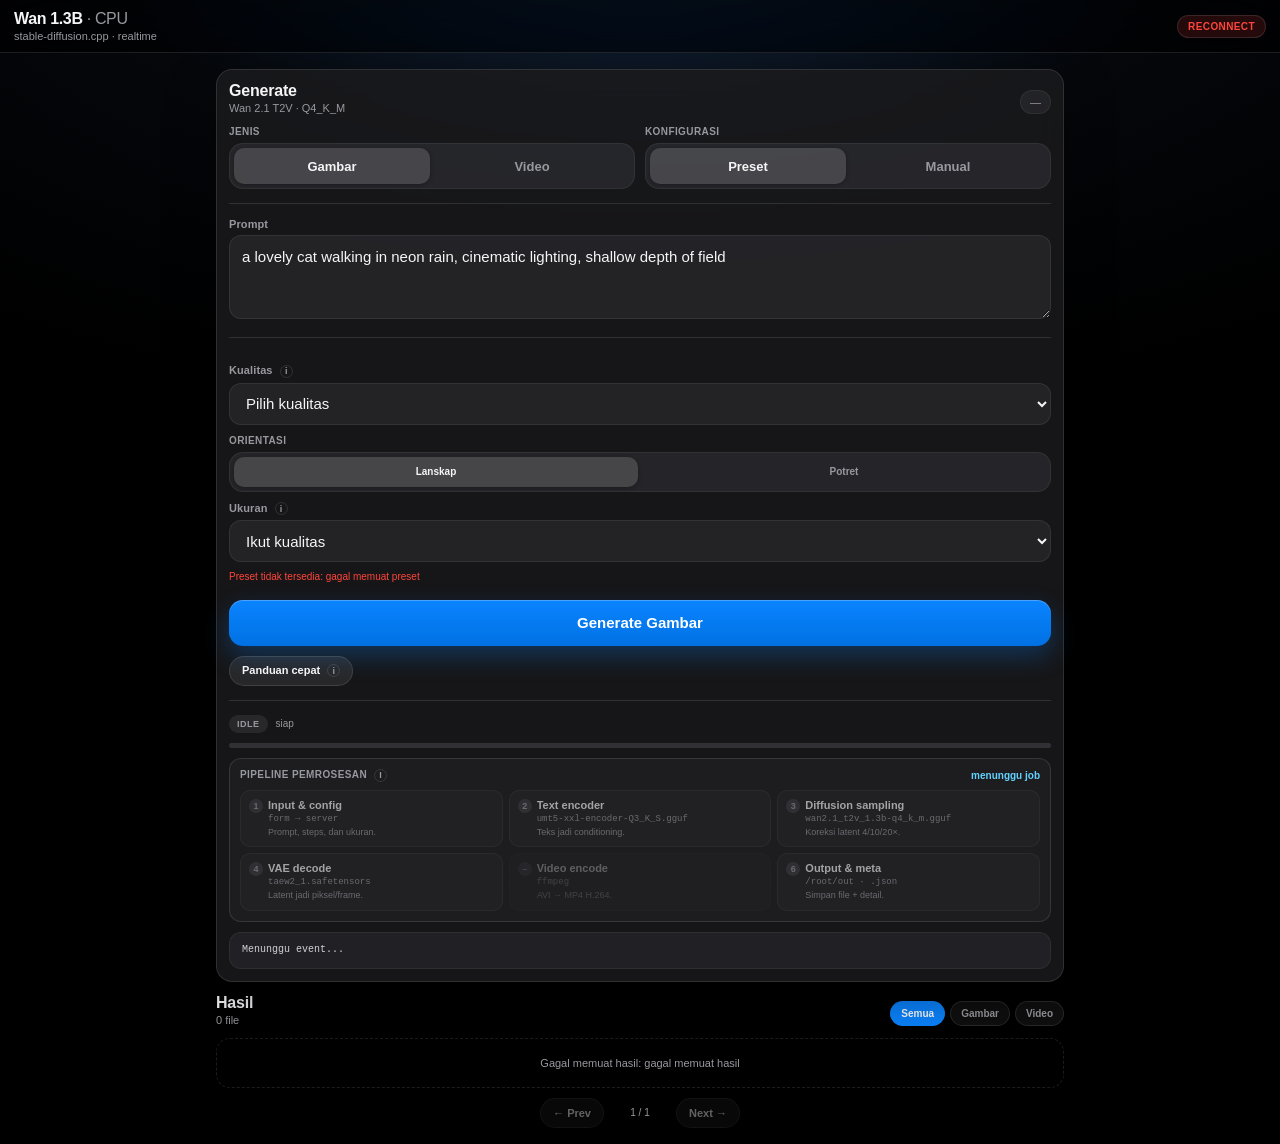
==== index.html @ e788bd05 "Add image zoom controls to lightbox" ====
<!doctype html>
<html lang="id">
<head>
<meta charset="utf-8">
<meta name="viewport" content="width=device-width,initial-scale=1,viewport-fit=cover">
<meta name="theme-color" content="#000000">
<title>SD UI — Wan 1.3B</title>
<style>
:root {
  color-scheme: dark;
  --bg: #000;
  --panel: rgba(28, 28, 30, .82);
  --panel-2: rgba(44, 44, 46, .72);
  --stroke: rgba(255, 255, 255, .11);
  --text: #f5f5f7;
  --muted: #98989f;
  --blue: #0a84ff;
  --cyan: #64d2ff;
  --green: #30d158;
  --red: #ff453a;
  font-family: -apple-system, BlinkMacSystemFont, "SF Pro Text", "Segoe UI", Roboto, Helvetica, Arial, sans-serif;
}
* { box-sizing: border-box; }
html, body { max-width: 100%; overflow-x: clip; }
body {
  margin: 0;
  min-height: 100vh;
  color: var(--text);
  background: radial-gradient(1100px 520px at 50% -12%, #18304f 0%, #05070b 52%, #000 100%) fixed, #000;
  -webkit-font-smoothing: antialiased;
}
header {
  position: sticky;
  top: 0;
  z-index: 20;
  display: flex;
  align-items: center;
  justify-content: space-between;
  gap: 10px;
  padding: calc(10px + env(safe-area-inset-top)) 14px 10px;
  background: rgba(0, 0, 0, .62);
  backdrop-filter: saturate(180%) blur(20px);
  -webkit-backdrop-filter: saturate(180%) blur(20px);
  border-bottom: 1px solid var(--stroke);
}
header > div { min-width: 0; }
h1, h2, p { margin: 0; }
h1 { font-size: 16px; font-weight: 650; letter-spacing: -.35px; overflow: hidden; text-overflow: ellipsis; white-space: nowrap; }
h1 span { color: var(--muted); font-weight: 500; }
header p, .sub, .clock, small { color: var(--muted); }
header p { font-size: 11px; margin-top: 2px; overflow: hidden; text-overflow: ellipsis; white-space: nowrap; }
.pill {
  flex: none;
  padding: 5px 10px;
  border-radius: 999px;
  font-size: 10px;
  font-weight: 700;
  letter-spacing: .4px;
  text-transform: uppercase;
  background: rgba(255, 255, 255, .08);
  color: var(--muted);
  border: 1px solid var(--stroke);
}
.pill.ok { background: rgba(48, 209, 88, .14); color: var(--green); }
.pill.bad { background: rgba(255, 69, 58, .14); color: var(--red); }
main {
  width: min(100%, 880px);
  margin: 0 auto;
  padding: 12px 10px calc(22px + env(safe-area-inset-bottom));
  display: grid;
  gap: 12px;
}
.surface {
  min-width: 0;
  background: var(--panel);
  border: 1px solid var(--stroke);
  border-radius: 16px;
  padding: 12px;
  box-shadow: 0 18px 50px rgba(0, 0, 0, .38);
  backdrop-filter: blur(18px);
  -webkit-backdrop-filter: blur(18px);
}
.section-head, .gallery-head {
  display: flex;
  align-items: flex-end;
  justify-content: space-between;
  flex-wrap: wrap;
  gap: 8px;
  margin-bottom: 12px;
}
.gen-form { display: block; }
.control-bar { display: grid; grid-template-columns: repeat(2, minmax(0, 1fr)); gap: 10px; }
.control-label { display: block; margin-bottom: 6px; color: var(--muted); font-size: 10px; font-weight: 700; letter-spacing: .4px; text-transform: uppercase; }
.gen-group + .gen-group {
  margin-top: 14px;
  padding-top: 14px;
  border-top: 1px solid var(--stroke);
}
h2 { font-size: 16px; font-weight: 640; letter-spacing: -.2px; }
.sub, .clock { font-size: 11px; margin-top: 2px; }
.clock {
  flex: none;
  padding: 5px 9px;
  border-radius: 999px;
  background: rgba(118, 118, 128, .14);
  border: 1px solid rgba(255, 255, 255, .06);
}
label {
  display: block;
  margin-bottom: 5px;
  color: var(--muted);
  font-size: 11px;
  font-weight: 600;
  letter-spacing: .1px;
}
textarea, input, select {
  width: 100%;
  min-width: 0;
  min-height: 42px;
  padding: 10px 12px;
  color: var(--text);
  background: rgba(118, 118, 128, .14);
  border: 1px solid rgba(255, 255, 255, .07);
  border-radius: 12px;
  outline: none;
  font: inherit;
  font-size: 15px;
}
textarea { min-height: 84px; resize: vertical; line-height: 1.4; }
select { text-overflow: ellipsis; }
textarea:focus, input:focus, select:focus { border-color: rgba(10, 132, 255, .8); box-shadow: 0 0 0 3px rgba(10, 132, 255, .16); background: rgba(118, 118, 128, .2); }
input[disabled], select:disabled { color: var(--muted); opacity: .7; }
select option { background: #1c1c1e; color: var(--text); }
small { display: block; font-size: 10px; margin-top: 4px; line-height: 1.35; }
.prompt-label { margin-top: 0; }
#presetHint { margin-top: 8px; }
#presetHint.warn { color: var(--red); }
.preset, .quick, .adv { display: grid; grid-template-columns: repeat(2, minmax(0, 1fr)); gap: 10px; }
.preset { margin-top: 12px; }
.preset > div, .quick > div, .adv > div { min-width: 0; }
.preset.single { grid-template-columns: 1fr; }
.mode.compact button { min-height: 30px; padding: 0 8px; font-size: 10px; }
.preset .wide { grid-column: 1 / -1; }
.custom-size { display: grid; grid-template-columns: repeat(2, minmax(0, 1fr)); gap: 10px; }
.quick { margin-top: 10px; }
details { margin-top: 12px; padding-top: 12px; border-top: 1px solid var(--stroke); }
summary {
  display: flex;
  align-items: center;
  cursor: pointer;
  list-style: none;
  color: var(--blue);
  font-size: 12px;
  font-weight: 600;
}
summary::-webkit-details-marker { display: none; }
summary::after { content: '›'; margin-left: auto; color: var(--muted); font-size: 17px; line-height: 1; transition: transform .18s ease; }
details[open] summary::after { transform: rotate(90deg); }
details[open] .adv { margin-top: 10px; }
.adv .wide { grid-column: 1 / -1; }
button {
  font: inherit;
  cursor: pointer;
  border: 0;
}
.primary {
  width: 100%;
  min-height: 46px;
  margin-top: 16px;
  border-radius: 14px;
  color: #fff;
  background: linear-gradient(180deg, #0a84ff, #0071e3);
  font-size: 15px;
  font-weight: 640;
  box-shadow: 0 10px 26px rgba(10, 132, 255, .28), inset 0 1px rgba(255, 255, 255, .25);
  transition: transform .12s ease, opacity .12s ease;
}
.primary:active { transform: scale(.985); }
.primary:disabled { opacity: .55; cursor: not-allowed; box-shadow: none; }
.mode { display: grid; grid-template-columns: repeat(2, minmax(0, 1fr)); gap: 4px; padding: 4px; border: 1px solid rgba(255, 255, 255, .06); border-radius: 14px; background: rgba(118, 118, 128, .16); }
.mode button { min-height: 36px; border-radius: 10px; color: var(--muted); background: transparent; font-size: 13px; font-weight: 600; transition: background .18s ease, color .18s ease; }
.mode button.active { color: var(--text); background: rgba(255, 255, 255, .15); box-shadow: 0 1px 4px rgba(0, 0, 0, .28); }
.status {
  display: flex;
  align-items: center;
  flex-wrap: wrap;
  gap: 8px;
  margin-top: 14px;
  padding-top: 14px;
  border-top: 1px solid var(--stroke);
  min-width: 0;
}
.badge {
  flex: none;
  padding: 4px 8px;
  border-radius: 999px;
  font-size: 9px;
  font-weight: 750;
  letter-spacing: .5px;
  text-transform: uppercase;
  background: rgba(255, 255, 255, .08);
  color: var(--muted);
}
.badge.ok { background: rgba(48, 209, 88, .16); color: var(--green); }
.badge.bad { background: rgba(255, 69, 58, .16); color: var(--red); }
.badge.busy { background: rgba(10, 132, 255, .18); color: var(--cyan); }
.badge.stopped { background: rgba(255, 159, 10, .16); color: #ff9f0a; }
.eta { color: var(--cyan); font-size: 11px; font-variant-numeric: tabular-nums; white-space: nowrap; }
.stop {
  flex: none;
  min-height: 26px;
  padding: 0 10px;
  border-radius: 999px;
  color: var(--red);
  background: rgba(255, 69, 58, .12);
  border: 1px solid rgba(255, 69, 58, .35);
  font-size: 10px;
  font-weight: 700;
}
.stop:disabled { opacity: .5; cursor: not-allowed; }
#jobMeta { min-width: 0; color: var(--muted); font-size: 10px; overflow: hidden; text-overflow: ellipsis; white-space: nowrap; }
.track { height: 5px; margin-top: 10px; border-radius: 999px; background: rgba(118, 118, 128, .28); overflow: hidden; }
#barFill { width: 0; height: 100%; border-radius: inherit; background: linear-gradient(90deg, var(--blue), var(--cyan)); transition: width .25s ease; }
.pipeline { margin-top: 10px; padding: 10px; border: 1px solid var(--stroke); border-radius: 12px; background: rgba(118, 118, 128, .08); }
.pipeline-head { display: flex; align-items: center; justify-content: space-between; gap: 8px; margin-bottom: 8px; color: var(--muted); font-size: 10px; font-weight: 700; letter-spacing: .4px; text-transform: uppercase; }
#pipelineStage { min-width: 0; overflow: hidden; color: var(--cyan); font-weight: 600; letter-spacing: 0; text-overflow: ellipsis; text-transform: none; white-space: nowrap; }
.pipeline-steps { display: grid; grid-template-columns: repeat(3, minmax(0, 1fr)); gap: 6px; margin: 0; padding: 0; list-style: none; }
.pipeline-step { position: relative; min-width: 0; padding: 8px 8px 8px 27px; border: 1px solid rgba(255, 255, 255, .07); border-radius: 10px; background: rgba(255, 255, 255, .03); opacity: .62; }
.pipeline-step::before { content: attr(data-index); position: absolute; top: 8px; left: 8px; display: grid; place-items: center; width: 14px; height: 14px; border-radius: 50%; color: var(--muted); background: rgba(118, 118, 128, .3); font-size: 9px; font-weight: 800; }
.pipeline-step strong { display: block; overflow: hidden; color: var(--text); font-size: 11px; text-overflow: ellipsis; white-space: nowrap; }
.pipeline-step code { display: block; overflow: hidden; margin-top: 3px; color: var(--muted); font-size: 9px; text-overflow: ellipsis; white-space: nowrap; }
.pipeline-step small { display: block; margin-top: 3px; color: var(--muted); font-size: 9px; line-height: 1.3; }
.pipeline-step.done { opacity: 1; border-color: rgba(48, 209, 88, .28); background: rgba(48, 209, 88, .07); }
.pipeline-step.done::before { content: '✓'; color: var(--green); background: rgba(48, 209, 88, .22); }
.pipeline-step.active { opacity: 1; border-color: rgba(10, 132, 255, .6); background: rgba(10, 132, 255, .12); box-shadow: 0 0 0 1px rgba(10, 132, 255, .12); }
.pipeline-step.active::before { color: #fff; background: var(--blue); }
.pipeline-step.failed { opacity: 1; border-color: rgba(255, 69, 58, .45); background: rgba(255, 69, 58, .1); }
.pipeline-step.failed::before { content: '!'; color: var(--red); background: rgba(255, 69, 58, .25); }
.pipeline-step.skipped { opacity: .3; border-style: dashed; }
.pipeline-step.skipped::before { content: '–'; }
.guide-trigger { margin-top: 10px; }
.guide-btn { min-height: 30px; padding: 0 12px; border: 1px solid var(--stroke); border-radius: 999px; color: var(--text); background: rgba(255, 255, 255, .08); font-size: 11px; font-weight: 650; cursor: pointer; }
.guide-btn:hover { background: rgba(255, 255, 255, .14); }
.guide-modal { position: fixed; inset: 0; width: min(calc(100vw - 24px), 620px); max-height: min(82vh, 560px); margin: auto; overflow: auto; padding: 18px; color: var(--text); background: rgba(10, 10, 12, .97); border: 1px solid var(--stroke); border-radius: 16px; box-shadow: 0 24px 80px rgba(0, 0, 0, .7); }
.guide-modal::backdrop { background: rgba(0, 0, 0, .78); backdrop-filter: blur(6px); }
.guide-modal h2 { margin: 0 36px 12px 0; font-size: 18px; }
.guide-modal h3 { margin: 16px 0 6px; color: var(--cyan); font-size: 12px; }
.guide-modal p, .guide-modal li { color: var(--muted); font-size: 11px; line-height: 1.6; }
.guide-modal p { margin: 0 0 8px; }
.guide-modal ol { margin: 0; padding-left: 18px; }
.guide-modal li { margin-bottom: 4px; }
.guide-modal code { color: var(--text); }
.tip { display: inline-grid; place-items: center; width: 13px; height: 13px; margin-left: 4px; border: 1px solid var(--stroke); border-radius: 50%; color: var(--muted); font-size: 9px; font-weight: 800; cursor: help; vertical-align: middle; }
.log {
  max-height: 130px;
  margin: 10px 0 0;
  padding: 10px 12px;
  overflow: auto;
  color: #d1d1d6;
  background: rgba(118, 118, 128, .12);
  border: 1px solid rgba(255, 255, 255, .06);
  border-radius: 12px;
  font: 10px/1.45 ui-monospace, SFMono-Regular, Menlo, Consolas, monospace;
  white-space: pre-wrap;
  overflow-wrap: anywhere;
}
.filters { display: flex; flex-wrap: wrap; gap: 5px; min-width: 0; }
.chip {
  padding: 6px 10px;
  border-radius: 999px;
  color: var(--muted);
  background: rgba(255, 255, 255, .06);
  border: 1px solid var(--stroke);
  font-size: 10px;
  font-weight: 650;
}
.chip.active { color: #fff; background: var(--blue); border-color: transparent; }
.gallery { display: grid; grid-template-columns: repeat(auto-fill, minmax(150px, 1fr)); gap: 8px; }
.card {
  min-width: 0;
  overflow: hidden;
  background: var(--panel);
  border: 1px solid var(--stroke);
  border-radius: 14px;
  box-shadow: 0 10px 30px rgba(0, 0, 0, .28);
}
.media { position: relative; background: #000; cursor: zoom-in; }
.card img, .card video { display: block; width: 100%; height: 130px; }
.card img { object-fit: cover; }
.card video { object-fit: contain; }
.tag {
  position: absolute;
  top: 6px;
  right: 6px;
  padding: 3px 6px;
  border-radius: 999px;
  background: rgba(0, 0, 0, .65);
  color: var(--cyan);
  font-size: 8px;
  font-weight: 800;
  letter-spacing: .5px;
}
.meta { display: flex; align-items: center; justify-content: space-between; gap: 6px; padding: 7px 9px; }
.meta a { min-width: 0; overflow: hidden; color: var(--text); font-size: 10px; text-decoration: none; text-overflow: ellipsis; white-space: nowrap; }
.meta a:hover { color: var(--cyan); }
.size { flex: none; color: var(--muted); font-size: 9px; }
.download {
  flex: none;
  display: inline-flex;
  align-items: center;
  justify-content: center;
  width: 24px;
  height: 24px;
  border-radius: 8px;
  color: var(--cyan);
  background: rgba(100, 210, 255, .12);
  border: 1px solid rgba(100, 210, 255, .3);
  font-size: 12px;
  text-decoration: none;
}
.download:hover { background: rgba(100, 210, 255, .2); }
.delete {
  flex: none;
  display: inline-flex;
  align-items: center;
  justify-content: center;
  width: 24px;
  height: 24px;
  border-radius: 8px;
  color: var(--red);
  background: rgba(255, 69, 58, .1);
  border: 1px solid rgba(255, 69, 58, .28);
  font-size: 11px;
  font-weight: 700;
}
.delete:hover { background: rgba(255, 69, 58, .18); }
.empty { padding: 18px; color: var(--muted); text-align: center; font-size: 11px; border: 1px dashed var(--stroke); border-radius: 14px; }
.pagination { display: flex; align-items: center; justify-content: center; gap: 8px; margin-top: 10px; }
.page-btn {
  min-height: 30px;
  padding: 0 12px;
  border-radius: 999px;
  color: var(--text);
  background: rgba(255, 255, 255, .08);
  border: 1px solid var(--stroke);
  font-size: 11px;
  font-weight: 650;
}
.page-btn:disabled { opacity: .4; cursor: not-allowed; }
#pageInfo { min-width: 56px; color: var(--muted); font-size: 10px; text-align: center; }
.lightbox {
  position: fixed;
  inset: 0;
  width: min(calc(100vw - 24px), 960px);
  max-width: none;
  max-height: calc(100vh - 24px);
  max-height: calc(100dvh - 24px);
  margin: auto;
  overflow: hidden;
  padding: 12px;
  color: var(--text);
  background: rgba(10, 10, 12, .96);
  border: 1px solid var(--stroke);
  border-radius: 16px;
  box-shadow: 0 24px 80px rgba(0, 0, 0, .7);
}
.lightbox::backdrop { background: rgba(0, 0, 0, .78); backdrop-filter: blur(6px); }
.lightbox-media {
  display: grid;
  place-items: center;
  width: 100%;
  height: min(62vh, calc(100vh - 260px));
  height: min(62dvh, calc(100dvh - 260px));
  min-height: 0;
  overflow: hidden;
}
.lightbox-media img, .lightbox-media video {
  display: block;
  width: 100%;
  height: 100%;
  max-width: 100%;
  max-height: 100%;
  object-fit: contain;
  object-position: center;
  border-radius: 10px;
}
.lightbox-media img { touch-action: none; }
.lightbox-media img.zoomed { cursor: grab; }
.lightbox-media img.dragging { cursor: grabbing; }
.lightbox-stage { position: relative; }
.lightbox-zoom {
  position: absolute;
  left: 50%;
  bottom: 8px;
  z-index: 2;
  display: flex;
  align-items: center;
  gap: 6px;
  padding: 4px 6px;
  background: rgba(10, 10, 12, .86);
  border: 1px solid var(--stroke);
  border-radius: 999px;
  transform: translateX(-50%);
}
.lightbox-zoom[hidden] { display: none; }
.lightbox-zoom button {
  width: 26px;
  height: 26px;
  padding: 0;
  color: var(--text);
  background: rgba(255, 255, 255, .1);
  border: 1px solid var(--stroke);
  border-radius: 50%;
  font-size: 15px;
  font-weight: 700;
}
.lightbox-zoom button:disabled { opacity: .35; cursor: not-allowed; }
#zoomLevel { min-width: 38px; color: var(--muted); font-size: 10px; text-align: center; }
.lightbox-close, .lightbox-nav {
  position: absolute;
  z-index: 3;
  display: inline-flex;
  align-items: center;
  justify-content: center;
  color: var(--text);
  background: rgba(255, 255, 255, .1);
  border: 1px solid var(--stroke);
  font-weight: 700;
}
.lightbox-close { top: 8px; right: 8px; width: 30px; height: 30px; border-radius: 50%; font-size: 16px; }
.lightbox-nav { top: 50%; width: 34px; height: 34px; border-radius: 50%; transform: translateY(-50%); font-size: 18px; }
.lightbox-nav.prev { left: 8px; }
.lightbox-nav.next { right: 8px; }
.lightbox-nav:disabled { opacity: .3; cursor: not-allowed; }
.lightbox-caption { margin-top: 8px; color: var(--muted); font-size: 11px; text-align: center; overflow-wrap: anywhere; }
.lightbox-details { width: 100%; max-height: 30vh; overflow: auto; margin-top: 8px; padding: 10px 12px; background: var(--panel-2); border: 1px solid var(--stroke); border-radius: 12px; font-size: 11px; line-height: 1.5; }
.lightbox-details dl { display: grid; grid-template-columns: 96px minmax(0, 1fr); gap: 4px 10px; margin: 0; }
.lightbox-details dt { color: var(--muted); }
.lightbox-details dd { margin: 0; overflow-wrap: anywhere; }
.lightbox-details-empty { color: var(--muted); }
@media (min-width: 700px) {
  main { padding: 16px; }
  .adv { grid-template-columns: repeat(4, minmax(0, 1fr)); }
  .adv .wide { grid-column: span 2; }
  .log { max-height: 160px; }
  .gallery { grid-template-columns: repeat(auto-fill, minmax(200px, 1fr)); }
  .card img, .card video { height: 140px; }
}
@media (max-width: 520px) {
  header { padding-left: 16px; padding-right: 16px; }
  h1 { font-size: 16px; }
  header p { font-size: 11px; }
  main { gap: 16px; padding: 12px 12px calc(24px + env(safe-area-inset-bottom)); }
  .surface { padding: 16px; border-radius: 20px; }
  .section-head { align-items: center; margin-bottom: 16px; }
  h2 { font-size: 18px; letter-spacing: -.4px; }
  .gen-group + .gen-group { margin-top: 16px; padding-top: 16px; }
  textarea, input, select { min-height: 44px; font-size: 16px; }
  textarea { min-height: 96px; }
  .mode button { min-height: 38px; }
  .preset { margin-top: 14px; }
  .primary { min-height: 48px; }
  .status { margin-top: 16px; padding-top: 16px; }
  .pipeline-steps { grid-template-columns: repeat(2, minmax(0, 1fr)); }
  .gallery-head { align-items: flex-start; }
  .gallery { gap: 8px; }
  .card img, .card video { height: 110px; }
  .meta { padding: 7px; }
  .log { max-height: 120px; font-size: 10px; }
  .guide-modal { width: calc(100vw - 20px); max-height: 76vh; padding: 14px; border-radius: 14px; }
  .guide-modal h2 { margin-bottom: 8px; font-size: 16px; }
  .guide-modal h3 { margin: 10px 0 4px; font-size: 11px; }
  .guide-modal p, .guide-modal li { font-size: 10px; line-height: 1.45; }
  .guide-modal li { margin-bottom: 3px; }
  .guide-modal .lightbox-close { top: 6px; right: 6px; width: 28px; height: 28px; }
  .lightbox { width: calc(100vw - 16px); max-height: calc(100dvh - 16px); padding: 10px; border-radius: 12px; }
  .lightbox-media { height: min(52vh, calc(100vh - 190px)); height: min(52dvh, calc(100dvh - 190px)); }
  .lightbox-nav { width: 30px; height: 30px; }
  .lightbox-nav.prev { left: 4px; }
  .lightbox-nav.next { right: 4px; }
  .lightbox-zoom { bottom: 4px; gap: 4px; padding: 3px 5px; }
  .lightbox-zoom button { width: 24px; height: 24px; font-size: 14px; }
  .lightbox-details { max-height: 24vh; max-height: 24dvh; }
}
@media (max-width: 360px) {
  main { padding-left: 10px; padding-right: 10px; }
  .surface { padding: 14px; }
  .control-bar { grid-template-columns: 1fr; }
  .pipeline-steps { grid-template-columns: 1fr; }
  .preset, .quick, .adv { grid-template-columns: 1fr; }
  .adv .wide { grid-column: auto; }
  .filters { width: 100%; }
}
</style>
</head>
<body>
<header>
  <div>
    <h1>Wan 1.3B <span>· CPU</span></h1>
    <p>stable-diffusion.cpp · realtime</p>
  </div>
  <span id="conn" class="pill">connecting</span>
</header>
<main>
  <section class="surface">
    <div class="section-head">
      <div>
        <h2>Generate</h2>
        <p class="sub">Wan 2.1 T2V · Q4_K_M</p>
      </div>
      <span id="clock" class="clock">—</span>
    </div>
    <form id="genForm" class="gen-form">
      <div class="gen-group">
        <div class="control-bar">
          <div>
            <span class="control-label">Jenis</span>
            <div class="mode" role="group" aria-label="Mode generate">
              <button type="button" id="modeImage" class="active" aria-pressed="true">Gambar</button>
              <button type="button" id="modeVideo" aria-pressed="false">Video</button>
            </div>
          </div>
          <div>
            <span class="control-label">Konfigurasi</span>
            <div class="mode" role="group" aria-label="Sumber konfigurasi">
              <button type="button" id="configPreset" class="active" aria-pressed="true">Preset</button>
              <button type="button" id="configManual" aria-pressed="false">Manual</button>
            </div>
          </div>
        </div>
      </div>
      <div class="gen-group">
        <label for="prompt" class="prompt-label">Prompt</label>
        <textarea id="prompt" maxlength="500" spellcheck="false">a lovely cat walking in neon rain, cinematic lighting, shallow depth of field</textarea>
      </div>
      <div class="gen-group" id="presetPanel">
        <div class="preset" id="presetRow">
          <div>
            <label for="presetDuration">Durasi video</label>
            <select id="presetDuration">
              <option value="">Pilih durasi</option>
            </select>
          </div>
          <div>
            <label for="presetQuality">Kualitas <span class="tip" title="Preset mengisi steps dan CFG. Ukuran bisa ikut kualitas, dipilih dari list, atau diinput manual.">i</span></label>
            <select id="presetQuality">
              <option value="">Pilih kualitas</option>
            </select>
          </div>
          <div>
            <span class="control-label">Orientasi</span>
            <div class="mode compact" role="group" aria-label="Orientasi gambar">
              <button type="button" id="orientLandscape" class="active" aria-pressed="true">Lanskap</button>
              <button type="button" id="orientPortrait" aria-pressed="false">Potret</button>
            </div>
          </div>
          <div>
            <label for="presetSizeSelect">Ukuran <span class="tip" title="Pilih ukuran dari list, ikut kualitas, atau Manual untuk mengisi lebar dan tinggi sendiri.">i</span></label>
            <select id="presetSizeSelect">
              <option value="auto">Ikut kualitas</option>
            </select>
          </div>
          <div id="customSize" class="wide" hidden>
            <div class="custom-size">
              <div>
                <label for="presetWidth">Lebar</label>
                <input id="presetWidth" type="number" min="256" max="1024" step="16" value="512">
              </div>
              <div>
                <label for="presetHeight">Tinggi</label>
                <input id="presetHeight" type="number" min="256" max="1024" step="16" value="320">
              </div>
            </div>
          </div>
        </div>
        <small id="presetHint">Pilih durasi + kualitas untuk mengisi config otomatis.</small>
      </div>
      <div class="gen-group" id="manualPanel" hidden>
        <div class="quick">
          <div>
            <label for="frames">Frames</label>
            <input id="frames" type="number" min="1" max="961" value="1">
            <small>1 = PNG, &gt;1 = video</small>
          </div>
          <div>
            <label for="steps">Steps <span class="tip" title="Jumlah koreksi denoising. 4=cepat, 10=seimbang, 20=lebih detail tapi lebih lama di CPU.">i</span></label>
            <input id="steps" type="number" min="1" max="50" value="10">
            <small>CPU: 4–10 cukup</small>
          </div>
        </div>
        <details id="advanced">
          <summary>Pengaturan lanjutan</summary>
          <div class="adv">
            <div>
              <label for="cfg">CFG <span class="tip" title="Seberapa kuat model mengikuti prompt. 6 = default aman; terlalu rendah prompt mudah diabaikan, terlalu tinggi bisa kaku atau berantakan.">i</span></label>
              <input id="cfg" type="number" min="0" max="20" step="0.5" value="6">
            </div>
            <div>
              <label for="sampler">Sampler <span class="tip" title="Metode langkah denoising. euler dipakai karena cepat dan stabil di CPU; saat ini nilai ini dikunci.">i</span></label>
              <input id="sampler" value="euler" disabled>
            </div>
            <div>
              <label for="width">Width</label>
              <input id="width" type="number" min="256" max="1024" step="16" value="512">
            </div>
            <div>
              <label for="height">Height</label>
              <input id="height" type="number" min="256" max="1024" step="16" value="320">
            </div>
            <div class="wide">
              <label for="negative">Negative prompt <span class="tip" title="Hal yang ingin dihindari, misalnya blur, watermark, atau teks. Bukan pengganti prompt utama; terlalu panjang bisa mengganggu hasil.">i</span></label>
              <input id="negative" maxlength="500" value="blurry, low quality, watermark, text">
            </div>
          </div>
        </details>
      </div>
      <button id="genBtn" class="primary" type="submit">Generate Gambar</button>
    </form>
    <div class="guide-trigger">
      <button id="guideBtn" class="guide-btn" type="button">Panduan cepat <span class="tip" title="Penjelasan steps, pipeline, CFG, sampler, dan negative prompt.">i</span></button>
    </div>
    <div class="status">
      <span id="jobStatus" class="badge">idle</span>
      <span id="jobMeta">siap</span>
      <span id="eta" class="eta" hidden></span>
      <button id="stopBtn" class="stop" type="button" hidden>Stop</button>
    </div>
    <div class="track"><div id="barFill"></div></div>
    <div class="pipeline" id="pipeline">
      <div class="pipeline-head"><span>Pipeline pemrosesan <span class="tip" title="Urutan kerja dari prompt teks sampai file akhir. Arahkan kursor ke tiap tahap untuk detail modelnya.">i</span></span><span id="pipelineStage">menunggu job</span></div>
      <ol class="pipeline-steps" id="pipelineSteps"></ol>
    </div>
    <pre id="log" class="log">Menunggu event...</pre>
  </section>
  <section>
    <div class="gallery-head">
      <div>
        <h2>Hasil</h2>
        <p id="fileCount" class="sub">0 file</p>
      </div>
      <div class="filters">
        <button class="chip active" data-filter="all">Semua</button>
        <button class="chip" data-filter="image">Gambar</button>
        <button class="chip" data-filter="video">Video</button>
      </div>
    </div>
    <div id="gallery" class="gallery"></div>
    <p id="empty" class="empty" hidden>Belum ada hasil.</p>
    <div id="pagination" class="pagination" hidden>
      <button id="prevPage" class="page-btn" type="button">← Prev</button>
      <span id="pageInfo">1 / 1</span>
      <button id="nextPage" class="page-btn" type="button">Next →</button>
    </div>
  </section>
</main>
<dialog id="guideModal" class="guide-modal" aria-labelledby="guideTitle">
  <button id="guideClose" class="lightbox-close" type="button" aria-label="Tutup">×</button>
  <h2 id="guideTitle">Panduan cepat</h2>
  <h3>Steps = jumlah koreksi</h3>
  <p><strong>Steps</strong> adalah jumlah pengulangan koreksi. Kalau <code>steps=20</code>, model mengoreksi hasilnya sekitar <strong>20 kali</strong> sebelum gambar/video selesai.</p>
  <p>Makin tinggi steps biasanya makin rapi detailnya, tapi makin lama. Makin rendah makin cepat, tapi bisa blur atau kurang cocok dengan prompt. Rekomendasi CPU: <code>4</code> coba cepat, <code>10</code> seimbang, <code>20</code> detail lebih halus.</p>
  <h3>Urutan pipeline</h3>
  <ol>
    <li><strong>Input &amp; config</strong>: prompt, steps, dan ukuran dikirim ke server.</li>
    <li><strong>Text encoder</strong> <code>umt5-xxl-encoder-Q3_K_S.gguf</code>: teks jadi conditioning.</li>
    <li><strong>Diffusion sampling</strong> <code>wan2.1_t2v_1.3b-q4_k_m.gguf</code>: koreksi latent sebanyak steps.</li>
    <li><strong>VAE decode</strong> <code>taew2_1.safetensors</code>: latent jadi piksel/frame.</li>
    <li><strong>Video encode</strong> <code>ffmpeg</code>: AVI jadi MP4; dilewati untuk mode Gambar.</li>
    <li><strong>Output &amp; meta</strong> <code>/root/out</code>: file dan detail masuk galeri.</li>
  </ol>
  <h3>Ukuran &amp; orientasi</h3>
  <p>Di mode Preset, ukuran bisa <strong>Ikut kualitas</strong>, dipilih dari list, atau <strong>Manual</strong>. <strong>Lanskap</strong> melebar, <strong>Potret</strong> memutar ukuran yang sama. Manual memakai lebar &times; tinggi sendiri; keduanya harus 256–1024 px dan kelipatan 16.</p>
  <h3>Kontrol manual</h3>
  <p><strong>CFG</strong> mengatur seberapa keras model menuruti prompt. <code>6</code> sudah seimbang; terlalu rendah prompt mudah diabaikan, terlalu tinggi hasil bisa kaku atau berantakan.</p>
  <p><strong>Sampler</strong> adalah metode denoising. UI memakai <code>euler</code> karena cepat dan stabil di CPU, jadi kolomnya dikunci.</p>
  <p><strong>Negative prompt</strong> berisi hal yang ingin dihindari, misalnya <code>blur</code>, <code>watermark</code>, atau <code>text</code>. Ini pelengkap prompt utama, bukan pengganti, dan sebaiknya tidak terlalu panjang.</p>
</dialog>
<dialog id="lightbox" class="lightbox">
  <button id="lightboxClose" class="lightbox-close" type="button" aria-label="Tutup">×</button>
  <div class="lightbox-stage">
    <button id="lightboxPrev" class="lightbox-nav prev" type="button" aria-label="Sebelumnya">‹</button>
    <div id="lightboxMedia" class="lightbox-media"></div>
    <button id="lightboxNext" class="lightbox-nav next" type="button" aria-label="Berikutnya">›</button>
    <div id="zoomControls" class="lightbox-zoom" role="group" aria-label="Zoom gambar" hidden>
      <button id="zoomOut" type="button" aria-label="Perkecil">−</button>
      <span id="zoomLevel">100%</span>
      <button id="zoomIn" type="button" aria-label="Perbesar">+</button>
    </div>
  </div>
  <p id="lightboxCaption" class="lightbox-caption"></p>
  <div id="lightboxDetails" class="lightbox-details"></div>
</dialog>
<script>
const $ = (id) => document.getElementById(id);
const conn = $('conn');
const log = $('log');
const gallery = $('gallery');
const empty = $('empty');
const jobStatus = $('jobStatus');
const jobMeta = $('jobMeta');
const eta = $('eta');
const genBtn = $('genBtn');
const stopBtn = $('stopBtn');
const barFill = $('barFill');
const fileCount = $('fileCount');
const clock = $('clock');
const presetDuration = $('presetDuration');
const presetQuality = $('presetQuality');
const presetHint = $('presetHint');
const presetSizeSelect = $('presetSizeSelect');
const presetWidth = $('presetWidth');
const presetHeight = $('presetHeight');
const customSize = $('customSize');
const orientLandscape = $('orientLandscape');
const orientPortrait = $('orientPortrait');
const presetRow = $('presetRow');
const presetPanel = $('presetPanel');
const manualPanel = $('manualPanel');
const configPreset = $('configPreset');
const configManual = $('configManual');
const modeImage = $('modeImage');
const modeVideo = $('modeVideo');
const pagination = $('pagination');
const prevPage = $('prevPage');
const nextPage = $('nextPage');
const pageInfo = $('pageInfo');
const lightbox = $('lightbox');
const lightboxMedia = $('lightboxMedia');
const lightboxCaption = $('lightboxCaption');
const lightboxDetails = $('lightboxDetails');
const lightboxClose = $('lightboxClose');
const lightboxPrev = $('lightboxPrev');
const lightboxNext = $('lightboxNext');
const zoomControls = $('zoomControls');
const zoomIn = $('zoomIn');
const zoomOut = $('zoomOut');
const zoomLevel = $('zoomLevel');
const guideModal = $('guideModal');
const guideBtn = $('guideBtn');
const guideClose = $('guideClose');
const pipelineSteps = $('pipelineSteps');
const pipelineStage = $('pipelineStage');

let generateMode = 'image';
let configMode = 'preset';
let orientation = 'landscape';
let presetData = null;
let galleryFiles = [];
let activeFilter = 'all';
let currentPage = 1;
let galleryLoading = false;
let galleryPending = false;
let lightboxIndex = -1;
let lightboxZoomIndex = 0;
let lightboxPan = { x: 0, y: 0 };
let lightboxDrag = null;
let currentJob = null;
let logReady = false;
let pipelineDetail = '';
const PAGE_SIZE = 12;
const ACTIVE_STATUSES = ['starting', 'running', 'decoding', 'encoding', 'stopping'];
const SIZE_OPTIONS = [
  { key: 'small', label: 'Kecil', width: 320, height: 256 },
  { key: 'medium', label: 'Sedang', width: 512, height: 320 },
  { key: 'high', label: 'Besar', width: 640, height: 400 },
  { key: 'large', label: 'Lebih besar', width: 768, height: 512 }
];
const ZOOM_STEPS = [1, 1.25, 1.5, 2, 3, 4];
const PIPELINE = [
  { id: 'input', title: 'Input & config', model: 'form → server', short: 'Prompt, steps, dan ukuran.', detail: 'Prompt, negative prompt, jumlah frame, steps, CFG, dan resolusi dikirim dari browser ke server.' },
  { id: 'text', title: 'Text encoder', model: 'umt5-xxl-encoder-Q3_K_S.gguf', short: 'Teks jadi conditioning.', detail: 'Prompt diubah model UMT5-XXL menjadi vektor kondisi supaya model gambar paham permintaan user.' },
  { id: 'sampling', title: 'Diffusion sampling', model: 'wan2.1_t2v_1.3b-q4_k_m.gguf', short: 'Koreksi latent 4/10/20×.', detail: 'Model Wan mengulang denoising sebanyak nilai steps. Makin tinggi steps biasanya makin detail, tapi makin lama.' },
  { id: 'vae', title: 'VAE decode', model: 'taew2_1.safetensors', short: 'Latent jadi piksel/frame.', detail: 'Tiny VAE menerjemahkan hasil latent diffusion menjadi frame gambar yang bisa dilihat.' },
  { id: 'video', title: 'Video encode', model: 'ffmpeg', short: 'AVI → MP4 H.264.', detail: 'Hanya dipakai untuk frames lebih dari 1. AVI hasil sd-cli dikonversi ke MP4 H.264 yuv420p agar mudah diputar.' },
  { id: 'output', title: 'Output & meta', model: '/root/out · .json', short: 'Simpan file + detail.', detail: 'File akhir dan sidecar JSON berisi prompt, ukuran, steps, dan durasi proses disimpan lalu masuk galeri.' }
];

function generatorLabel() {
  return generateMode === 'image' ? 'Generate Gambar' : 'Generate Video';
}

function setConfigMode(mode) {
  configMode = mode === 'manual' ? 'manual' : 'preset';
  const isPreset = configMode === 'preset';
  configPreset.classList.toggle('active', isPreset);
  configManual.classList.toggle('active', !isPreset);
  configPreset.setAttribute('aria-pressed', String(isPreset));
  configManual.setAttribute('aria-pressed', String(!isPreset));
  presetPanel.hidden = !isPreset;
  manualPanel.hidden = isPreset;
  if (isPreset) applyPreset();
  else $('advanced').open = true;
}

function fmtEta(ms) {
  if (!Number.isFinite(ms) || ms <= 0) return '<1 detik';
  const seconds = Math.ceil(ms / 1000);
  if (seconds < 60) return `${seconds} detik`;
  const minutes = Math.floor(seconds / 60);
  const restSeconds = seconds % 60;
  if (minutes < 60) return restSeconds ? `${minutes} menit ${restSeconds} detik` : `${minutes} menit`;
  const hours = Math.floor(minutes / 60);
  const restMinutes = minutes % 60;
  return restMinutes ? `${hours} jam ${restMinutes} menit` : `${hours} jam`;
}

function updateEta() {
  if (!currentJob || !ACTIVE_STATUSES.includes(currentJob.status) || currentJob.status === 'stopping') {
    eta.hidden = true;
    return;
  }
  eta.hidden = false;
  const started = Date.parse(currentJob.startedAt);
  const elapsed = Number.isFinite(started) ? Math.max(0, Date.now() - started) : 0;
  const progress = currentJob.progress || {};
  const total = Number(progress.total) || 0;
  const current = Number(progress.current) || 0;
  const percent = Number(progress.percent) || 0;
  const ratio = percent > 0 ? percent / 100 : total > 0 ? current / total : 0;
  if (!ratio || elapsed < 3000) {
    eta.textContent = `ETA menghitung… · berjalan ${fmtEta(elapsed)}`;
    return;
  }
  const remaining = Math.max(0, elapsed / Math.min(1, ratio) - elapsed);
  const finish = new Date(Date.now() + remaining).toLocaleTimeString('id-ID', { hour: '2-digit', minute: '2-digit' });
  eta.textContent = `ETA ~${fmtEta(remaining)} · selesai ~${finish}`;
}

function renderPipelineShell() {
  pipelineSteps.innerHTML = PIPELINE.map((step, i) => `<li class="pipeline-step" data-stage="${step.id}" data-index="${i + 1}" title="${step.detail}"><strong>${step.title}</strong><code>${step.model}</code><small>${step.short}</small></li>`).join('');
  updatePipeline(currentJob);
}

function notePipeline(stage, line) {
  if (!stage) return;
  pipelineDetail = String(line || '').slice(0, 120);
  if (currentJob) {
    currentJob.stage = stage;
    updatePipeline(currentJob);
    return;
  }
  const step = PIPELINE.find((item) => item.id === stage);
  pipelineStage.textContent = step ? step.title : stage;
  pipelineStage.title = pipelineDetail;
}

function updatePipeline(job) {
  const frames = Number(job && job.frames) || Number($('frames').value) || 1;
  const isVideo = frames > 1;
  const current = job && job.stage ? PIPELINE.findIndex((item) => item.id === job.stage) : -1;
  const finished = Boolean(job && job.status === 'done');
  const failed = Boolean(job && ['error', 'stopped', 'stopping'].includes(job.status));
  const activeIndex = Math.max(0, current);
  if (!job) {
    pipelineStage.textContent = 'menunggu job';
    pipelineStage.removeAttribute('title');
  } else if (finished) {
    pipelineStage.textContent = 'selesai · output tersimpan';
    pipelineStage.removeAttribute('title');
  } else {
    const step = PIPELINE[activeIndex] || PIPELINE[0];
    const pct = job.status === 'running' && job.progress && job.progress.percent ? ` · ${job.progress.percent}%` : '';
    pipelineStage.textContent = `${step.title}${pct}${failed ? ` · ${job.status}` : ''}`;
    if (pipelineDetail) pipelineStage.title = pipelineDetail;
    else pipelineStage.removeAttribute('title');
  }
  Array.from(pipelineSteps.children).forEach((el, i) => {
    const skipped = PIPELINE[i].id === 'video' && !isVideo;
    const done = !skipped && (finished || (current >= 0 && i < current));
    const active = !skipped && !finished && !failed && Boolean(job) && i === activeIndex;
    const bad = !skipped && failed && Boolean(job) && i === activeIndex;
    el.classList.toggle('skipped', skipped);
    el.classList.toggle('done', done);
    el.classList.toggle('active', active);
    el.classList.toggle('failed', bad);
    if (active || bad) el.setAttribute('aria-current', 'step');
    else el.removeAttribute('aria-current');
  });
}

if (window.innerWidth < 700) $('advanced').open = false;

function setConn(text, ok) {
  conn.textContent = text;
  conn.className = `pill ${ok ? 'ok' : 'bad'}`;
}

function pushLog(line) {
  if (!logReady) {
    log.textContent = '';
    logReady = true;
  }
  log.textContent += `${log.textContent ? '\n' : ''}${line}`;
  const lines = log.textContent.split('\n');
  if (lines.length > 140) log.textContent = lines.slice(-140).join('\n');
  log.scrollTop = log.scrollHeight;
}

function fmt(size) {
  if (size < 1024) return `${size} B`;
  if (size < 1024 * 1024) return `${(size / 1024).toFixed(0)} KB`;
  return `${(size / 1024 / 1024).toFixed(1)} MB`;
}

function orientedSize(width, height) {
  return orientation === 'portrait' ? { width: height, height: width } : { width, height };
}

function sizeLabel(width, height) {
  return `${width}×${height} px`;
}

function currentPresetSize() {
  const quality = presetData && presetData.qualities[presetQuality.value];
  const mode = presetSizeSelect.value || 'auto';
  customSize.hidden = mode !== 'manual';
  if (mode === 'manual') {
    return { width: Number.parseInt(presetWidth.value, 10), height: Number.parseInt(presetHeight.value, 10), source: 'manual' };
  }
  if (mode === 'auto') {
    if (!quality) return null;
    return { ...orientedSize(quality.width, quality.height), source: 'kualitas' };
  }
  const option = SIZE_OPTIONS.find((item) => item.key === mode);
  if (!option) return null;
  return { ...orientedSize(option.width, option.height), source: option.label };
}

function refreshSizeOptions() {
  const previous = presetSizeSelect.value || 'auto';
  presetSizeSelect.innerHTML = '<option value="auto">Ikut kualitas</option>';
  for (const option of SIZE_OPTIONS) {
    const size = orientedSize(option.width, option.height);
    const el = document.createElement('option');
    el.value = option.key;
    el.textContent = `${option.label} · ${sizeLabel(size.width, size.height)}`;
    presetSizeSelect.appendChild(el);
  }
  const manual = document.createElement('option');
  manual.value = 'manual';
  manual.textContent = 'Manual…';
  presetSizeSelect.appendChild(manual);
  presetSizeSelect.value = previous;
  customSize.hidden = previous !== 'manual';
}

function setOrientation(value) {
  orientation = value === 'portrait' ? 'portrait' : 'landscape';
  orientLandscape.classList.toggle('active', orientation === 'landscape');
  orientPortrait.classList.toggle('active', orientation === 'portrait');
  orientLandscape.setAttribute('aria-pressed', String(orientation === 'landscape'));
  orientPortrait.setAttribute('aria-pressed', String(orientation === 'portrait'));
  if (presetSizeSelect.value === 'manual') {
    const width = Number.parseInt(presetWidth.value, 10);
    const height = Number.parseInt(presetHeight.value, 10);
    if (Number.isFinite(width) && Number.isFinite(height)) {
      presetWidth.value = String(height);
      presetHeight.value = String(width);
    }
  }
  refreshSizeOptions();
  applyPreset();
}

function applyPreset() {
  presetHint.className = '';
  const size = currentPresetSize();
  const usable = size && Number.isFinite(size.width) && Number.isFinite(size.height);
  if (usable) {
    $('width').value = String(size.width);
    $('height').value = String(size.height);
  }
  if (!presetData) return;
  const quality = presetData.qualities[presetQuality.value];
  if (quality) {
    $('steps').value = String(quality.steps);
    $('cfg').value = String(quality.cfg);
  }
  const text = usable ? sizeLabel(size.width, size.height) : '—';
  const source = usable ? size.source : '';
  if (generateMode === 'image') {
    $('frames').value = '1';
    presetHint.textContent = quality
      ? `Mode gambar · ${quality.label} · ${text} (${source}) · ${quality.steps} step`
      : `Mode gambar · ${text}. Pilih kualitas untuk steps/CFG.`;
    return;
  }
  const duration = presetData.durations.find((d) => String(d.seconds) === presetDuration.value);
  if (!duration || !quality) {
    presetHint.textContent = `Ukuran ${text}. Pilih durasi + kualitas untuk mengisi config otomatis.`;
    return;
  }
  $('frames').value = String(duration.frames);
  const warning = duration.frames >= 401 ? ' · berat, bisa sangat lama di CPU' : '';
  presetHint.textContent = `${duration.frames} frame ≈ ${duration.actualSeconds}s · ${quality.label} · ${text} (${source}) · ${quality.steps} step${warning}`;
  if (duration.frames >= 401) presetHint.className = 'warn';
}

async function loadPresets() {
  try {
    const response = await fetch('/api/presets');
    if (!response.ok) throw new Error('gagal memuat preset');
    presetData = await response.json();
    presetDuration.innerHTML = '<option value="">Pilih durasi</option>';
    presetQuality.innerHTML = '<option value="">Pilih kualitas</option>';
    for (const d of presetData.durations) {
      const option = document.createElement('option');
      option.value = String(d.seconds);
      option.textContent = `${d.seconds} detik (${d.frames} frame)`;
      presetDuration.appendChild(option);
    }
    for (const [key, q] of Object.entries(presetData.qualities)) {
      const option = document.createElement('option');
      option.value = key;
      option.textContent = `${q.label} · ${q.steps} step`;
      presetQuality.appendChild(option);
    }
    $('frames').max = String(presetData.maxFrames);
    applyPreset();
  } catch (err) {
    presetHint.textContent = `Preset tidak tersedia: ${err.message}`;
    presetHint.className = 'warn';
  }
}

function setMode(mode) {
  generateMode = mode === 'video' ? 'video' : 'image';
  const isImage = generateMode === 'image';
  modeImage.classList.toggle('active', isImage);
  modeVideo.classList.toggle('active', !isImage);
  modeImage.setAttribute('aria-pressed', String(isImage));
  modeVideo.setAttribute('aria-pressed', String(!isImage));
  const busy = currentJob && ACTIVE_STATUSES.includes(currentJob.status);
  genBtn.textContent = busy ? 'Generating…' : generatorLabel();
  presetDuration.parentElement.hidden = isImage;
  presetRow.classList.toggle('single', isImage);
  presetDuration.disabled = isImage;
  $('frames').disabled = isImage;
  $('frames').min = isImage ? '1' : '2';
  if (isImage) $('frames').value = '1';
  else if (Number($('frames').value) < 2) $('frames').value = '9';
  applyPreset();
  if (!presetData) presetHint.textContent = isImage
    ? 'Mode gambar: frames dikunci ke 1.'
    : 'Mode video: pilih durasi + kualitas atau atur frames manual.';
}

function renderProgress(progress) {
  const pct = Math.max(0, Math.min(100, Number(progress && progress.percent) || 0));
  barFill.style.width = `${pct}%`;
  if (currentJob && ACTIVE_STATUSES.includes(currentJob.status) && currentJob.status !== 'stopping') {
    jobMeta.textContent = `${currentJob.frames} frame · ${pct}% · ${progress.current || 0}/${progress.total || currentJob.progress.total || 0}`;
  }
  updateEta();
  updatePipeline(currentJob);
}

function renderJob(job) {
  currentJob = job;
  updatePipeline(job);
  const genLabel = generatorLabel();
  if (!job) {
    jobStatus.textContent = 'idle';
    jobStatus.className = 'badge';
    jobMeta.textContent = 'siap';
    renderProgress({ percent: 0 });
    eta.hidden = true;
    genBtn.disabled = false;
    genBtn.textContent = genLabel;
    stopBtn.hidden = true;
    return;
  }
  const busy = ACTIVE_STATUSES.includes(job.status);
  const tone = job.status === 'done' ? 'ok' : job.status === 'error' ? 'bad' : job.status === 'stopped' ? 'stopped' : 'busy';
  jobStatus.textContent = job.status;
  jobStatus.className = `badge ${tone}`;
  if (job.error) jobMeta.textContent = job.error.slice(0, 110);
  else if (job.warning) jobMeta.textContent = job.warning.slice(0, 110);
  else if (job.status === 'done') {
    const spent = Number.isFinite(job.durationMs) ? ` · ${fmtDuration(job.durationMs)}` : '';
    jobMeta.textContent = job.output ? `selesai · ${job.output}${spent}` : `selesai${spent}`;
  }
  else if (job.status === 'stopped') jobMeta.textContent = 'dihentikan · tanpa output akhir';
  else jobMeta.textContent = `${job.frames} frame · ${job.progress.percent || 0}%`;
  renderProgress(job.progress || { percent: 0 });
  genBtn.disabled = busy;
  genBtn.textContent = busy ? 'Generating…' : genLabel;
  stopBtn.hidden = !busy;
  stopBtn.disabled = job.status === 'stopping';
  stopBtn.textContent = job.status === 'stopping' ? 'Stopping…' : 'Stop';
}

function renderCounts(counts) {
  if (!counts) return;
  fileCount.textContent = `${counts.all} file · ${counts.video} video`;
}

function fmtDuration(ms) {
  if (!Number.isFinite(ms)) return '—';
  if (ms < 1000) return `${Math.round(ms)} ms`;
  const seconds = ms / 1000;
  if (seconds < 60) return `${seconds.toFixed(1)} detik`;
  const minutes = Math.floor(seconds / 60);
  const rest = Math.round(seconds % 60);
  return rest ? `${minutes} menit ${rest} detik` : `${minutes} menit`;
}

function renderDetails(meta) {
  lightboxDetails.textContent = '';
  if (!meta || typeof meta !== 'object') {
    const empty = document.createElement('p');
    empty.className = 'lightbox-details-empty';
    empty.textContent = 'Detail prompt untuk file lama tidak tersedia. Detail tersedia untuk hasil baru.';
    lightboxDetails.appendChild(empty);
    return;
  }
  const dl = document.createElement('dl');
  const finished = meta.finishedAt && Number.isFinite(Date.parse(meta.finishedAt))
    ? new Date(meta.finishedAt).toLocaleString()
    : '—';
  const frameText = meta.frames
    ? `${meta.frames}${Number.isFinite(meta.videoSeconds) ? ` · ≈${meta.videoSeconds}s video` : ''}`
    : '—';
  const rows = [
    ['Prompt', meta.prompt || '—'],
    ['Negative', meta.negative || '—'],
    ['Durasi proses', fmtDuration(meta.durationMs)],
    ['Selesai', finished],
    ['Frame', frameText],
    ['Pengaturan', `${meta.width || '—'}x${meta.height || '—'} · ${meta.steps || '—'} step · CFG ${meta.cfg ?? '—'}`]
  ];
  if (meta.warning) rows.push(['Catatan', meta.warning]);
  for (const [label, value] of rows) {
    const dt = document.createElement('dt');
    dt.textContent = label;
    const dd = document.createElement('dd');
    dd.textContent = String(value);
    dl.append(dt, dd);
  }
  lightboxDetails.appendChild(dl);
}

function lightboxImage() {
  return lightboxMedia.querySelector('img');
}

function clampLightboxPan(img) {
  const zoom = ZOOM_STEPS[lightboxZoomIndex];
  if (zoom <= 1) {
    lightboxPan = { x: 0, y: 0 };
    return;
  }
  const box = lightboxMedia.getBoundingClientRect();
  const naturalWidth = img.naturalWidth || box.width;
  const naturalHeight = img.naturalHeight || box.height;
  if (!naturalWidth || !naturalHeight) return;
  const fit = Math.min(box.width / naturalWidth, box.height / naturalHeight);
  const maxX = Math.max(0, (naturalWidth * fit * zoom - box.width) / 2);
  const maxY = Math.max(0, (naturalHeight * fit * zoom - box.height) / 2);
  lightboxPan.x = Math.max(-maxX, Math.min(maxX, lightboxPan.x));
  lightboxPan.y = Math.max(-maxY, Math.min(maxY, lightboxPan.y));
}

function applyLightboxZoom() {
  const img = lightboxImage();
  const zoom = ZOOM_STEPS[lightboxZoomIndex];
  zoomControls.hidden = !img;
  zoomLevel.textContent = `${Math.round(zoom * 100)}%`;
  zoomOut.disabled = lightboxZoomIndex === 0;
  zoomIn.disabled = lightboxZoomIndex === ZOOM_STEPS.length - 1;
  if (!img) return;
  clampLightboxPan(img);
  img.style.transform = `translate(${lightboxPan.x}px, ${lightboxPan.y}px) scale(${zoom})`;
  img.classList.toggle('zoomed', zoom > 1);
}

function setLightboxZoom(index) {
  const next = Math.max(0, Math.min(ZOOM_STEPS.length - 1, index));
  if (next === lightboxZoomIndex) return;
  lightboxZoomIndex = next;
  if (lightboxZoomIndex === 0) lightboxPan = { x: 0, y: 0 };
  applyLightboxZoom();
}

function resetLightboxZoom() {
  lightboxZoomIndex = 0;
  lightboxPan = { x: 0, y: 0 };
  lightboxDrag = null;
  applyLightboxZoom();
}

function bindLightboxDrag(img) {
  img.addEventListener('pointerdown', (event) => {
    if (ZOOM_STEPS[lightboxZoomIndex] <= 1) return;
    lightboxDrag = { id: event.pointerId, x: event.clientX - lightboxPan.x, y: event.clientY - lightboxPan.y };
    img.setPointerCapture(event.pointerId);
    img.classList.add('dragging');
  });
  img.addEventListener('pointermove', (event) => {
    if (!lightboxDrag || lightboxDrag.id !== event.pointerId) return;
    lightboxPan.x = event.clientX - lightboxDrag.x;
    lightboxPan.y = event.clientY - lightboxDrag.y;
    applyLightboxZoom();
  });
  const stop = (event) => {
    if (!lightboxDrag || lightboxDrag.id !== event.pointerId) return;
    lightboxDrag = null;
    img.classList.remove('dragging');
  };
  img.addEventListener('pointerup', stop);
  img.addEventListener('pointercancel', stop);
}

function renderLightbox() {
  const f = galleryFiles[lightboxIndex];
  resetLightboxZoom();
  lightboxMedia.textContent = '';
  lightboxPrev.disabled = lightboxIndex <= 0;
  lightboxNext.disabled = lightboxIndex >= galleryFiles.length - 1;
  if (!f) {
    lightboxCaption.textContent = '';
    lightboxDetails.textContent = '';
    return;
  }
  const src = `/out/${encodeURIComponent(f.name)}`;
  if (f.type === 'video') {
    const video = document.createElement('video');
    video.src = src;
    video.controls = true;
    video.autoplay = true;
    video.playsInline = true;
    lightboxMedia.appendChild(video);
  } else {
    const img = document.createElement('img');
    img.alt = f.name;
    img.addEventListener('load', applyLightboxZoom);
    bindLightboxDrag(img);
    img.src = src;
    lightboxMedia.appendChild(img);
  }
  applyLightboxZoom();
  lightboxCaption.textContent = `${f.name} · ${fmt(f.size)}`;
  renderDetails(f.meta);
}

function showLightbox(index) {
  if (index < 0 || index >= galleryFiles.length) return;
  lightboxIndex = index;
  renderLightbox();
  if (!lightbox.open) lightbox.showModal();
}

function renderGallery(files) {
  galleryFiles = files;
  gallery.textContent = '';
  empty.hidden = files.length > 0;
  empty.textContent = activeFilter === 'video'
    ? 'Belum ada video. Set Frames > 1 saat generate.'
    : 'Belum ada hasil.';
  files.forEach((f, index) => {
    const card = document.createElement('div');
    card.className = 'card';
    const media = document.createElement('div');
    media.className = 'media';
    const src = `/out/${encodeURIComponent(f.name)}`;
    if (f.type === 'video') {
      const video = document.createElement('video');
      video.src = src;
      video.controls = true;
      video.preload = 'metadata';
      video.playsInline = true;
      media.appendChild(video);
      const tag = document.createElement('span');
      tag.className = 'tag';
      tag.textContent = 'VIDEO';
      media.appendChild(tag);
    } else {
      const img = document.createElement('img');
      img.src = src;
      img.alt = f.name;
      img.loading = 'lazy';
      media.appendChild(img);
    }
    media.addEventListener('click', () => showLightbox(index));

    const meta = document.createElement('div');
    meta.className = 'meta';
    const link = document.createElement('a');
    link.href = src;
    link.target = '_blank';
    link.rel = 'noopener';
    link.textContent = f.name;
    link.title = f.name;
    const size = document.createElement('span');
    size.className = 'size';
    size.textContent = fmt(f.size);
    const download = document.createElement('a');
    download.className = 'download';
    download.href = `${src}?download=1`;
    download.download = f.name;
    download.title = 'Download';
    download.textContent = '↓';
    download.setAttribute('aria-label', `Download ${f.name}`);
    const remove = document.createElement('button');
    remove.className = 'delete';
    remove.type = 'button';
    remove.textContent = '×';
    remove.title = 'Hapus';
    remove.setAttribute('aria-label', `Hapus ${f.name}`);
    remove.addEventListener('click', () => deleteAssetFile(f.name));
    meta.append(link, size, download, remove);
    card.append(media, meta);
    gallery.appendChild(card);
  });
}

async function deleteAssetFile(name) {
  if (!confirm(`Hapus ${name}?`)) return;
  try {
    const response = await fetch('/api/delete', {
      method: 'POST',
      headers: { 'Content-Type': 'application/json' },
      body: JSON.stringify({ name })
    });
    const data = await response.json();
    if (!response.ok) throw new Error(data.error || 'gagal menghapus file');
    if (lightbox.open && galleryFiles[lightboxIndex] && galleryFiles[lightboxIndex].name === name) lightbox.close();
    pushLog(`hapus: ${name}`);
    await loadFiles(currentPage);
  } catch (err) {
    pushLog(`ERROR: ${err.message}`);
    alert(err.message);
  }
}

async function loadFiles(targetPage = currentPage) {
  if (galleryLoading) {
    galleryPending = true;
    return;
  }
  galleryLoading = true;
  prevPage.disabled = true;
  nextPage.disabled = true;
  try {
    const params = new URLSearchParams({ page: String(targetPage), limit: String(PAGE_SIZE), type: activeFilter });
    const response = await fetch(`/api/files?${params}`);
    if (!response.ok) throw new Error('gagal memuat hasil');
    const data = await response.json();
    currentPage = data.page;
    renderCounts(data.counts);
    renderGallery(data.files);
    pageInfo.textContent = `${data.page} / ${data.pages}`;
    pagination.hidden = data.pages <= 1;
    prevPage.disabled = !data.hasPrev;
    nextPage.disabled = !data.hasNext;
  } catch (err) {
    empty.hidden = false;
    empty.textContent = `Gagal memuat hasil: ${err.message}`;
  } finally {
    galleryLoading = false;
    if (galleryPending) {
      galleryPending = false;
      loadFiles(currentPage);
    }
  }
}

renderPipelineShell();
const es = new EventSource('/api/stream');
es.addEventListener('open', () => setConn('live', true));
es.addEventListener('error', () => setConn('reconnect', false));
es.addEventListener('hello', (event) => {
  const data = JSON.parse(event.data);
  renderJob(data.job);
  renderCounts(data.counts);
});
es.addEventListener('status', (event) => renderJob(JSON.parse(event.data).job));
es.addEventListener('progress', (event) => renderProgress(JSON.parse(event.data).progress));
es.addEventListener('log', (event) => {
  const data = JSON.parse(event.data);
  pushLog(data.line);
  notePipeline(data.stage, data.line);
});
es.addEventListener('files', (event) => {
  renderCounts(JSON.parse(event.data).counts);
  loadFiles(currentPage);
});
es.addEventListener('file', (event) => pushLog(`file baru: ${event.data ? JSON.parse(event.data).file.name : ''}`));

modeImage.addEventListener('click', () => setMode('image'));
modeVideo.addEventListener('click', () => setMode('video'));
configPreset.addEventListener('click', () => setConfigMode('preset'));
configManual.addEventListener('click', () => setConfigMode('manual'));
presetDuration.addEventListener('change', applyPreset);
presetQuality.addEventListener('change', applyPreset);
presetSizeSelect.addEventListener('change', applyPreset);
presetWidth.addEventListener('input', applyPreset);
presetHeight.addEventListener('input', applyPreset);
orientLandscape.addEventListener('click', () => setOrientation('landscape'));
orientPortrait.addEventListener('click', () => setOrientation('portrait'));
$('frames').addEventListener('input', () => updatePipeline(currentJob));
refreshSizeOptions();
setConfigMode('preset');
setMode('image');
loadPresets();
loadFiles(1);
setInterval(updateEta, 1000);

$('genForm').addEventListener('submit', async (event) => {
  event.preventDefault();
  if (Number($('frames').value) >= 401 && !confirm(`Video ${$('frames').value} frame bisa memakan waktu sangat lama di CPU 2 core. Lanjutkan?`)) return;
  if (configMode === 'preset') applyPreset();
  const width = Number($('width').value);
  const height = Number($('height').value);
  const validSize = Number.isInteger(width) && Number.isInteger(height)
    && width >= 256 && width <= 1024 && height >= 256 && height <= 1024
    && width % 16 === 0 && height % 16 === 0;
  if (!validSize) {
    alert('Ukuran harus antara 256–1024 px dan kelipatan 16.');
    return;
  }
  const payload = {
    prompt: $('prompt').value.trim(),
    negative: $('negative').value.trim(),
    frames: Number($('frames').value),
    steps: Number($('steps').value),
    cfg: Number($('cfg').value),
    width,
    height
  };
  if (generateMode === 'image') payload.frames = 1;
  else if (payload.frames < 2) payload.frames = 9;
  genBtn.disabled = true;
  genBtn.textContent = 'Starting…';
  try {
    const response = await fetch('/api/generate', {
      method: 'POST',
      headers: { 'Content-Type': 'application/json' },
      body: JSON.stringify(payload)
    });
    const data = await response.json();
    if (!response.ok) throw new Error(data.error || 'gagal memulai inference');
    logReady = false;
    pushLog(`job ${data.job.id} dimulai · ${data.job.output}`);
    renderJob(data.job);
  } catch (err) {
    pushLog(`ERROR: ${err.message}`);
    alert(err.message);
    renderJob(currentJob);
  }
});

stopBtn.addEventListener('click', async () => {
  if (!currentJob || !ACTIVE_STATUSES.includes(currentJob.status) || currentJob.status === 'stopping') return;
  if (!confirm(`Hentikan job ${currentJob.id}? Proses yang sudah berjalan akan dihentikan tanpa output akhir.`)) return;
  stopBtn.disabled = true;
  stopBtn.textContent = 'Stopping…';
  try {
    const response = await fetch('/api/cancel', { method: 'POST' });
    const data = await response.json();
    if (!response.ok) throw new Error(data.error || 'gagal menghentikan job');
    renderJob(data.job);
    pushLog(`stop requested · ${data.job.id}`);
  } catch (err) {
    pushLog(`ERROR: ${err.message}`);
    alert(err.message);
    renderJob(currentJob);
  }
});

for (const chip of document.querySelectorAll('.chip')) {
  chip.addEventListener('click', () => {
    activeFilter = chip.dataset.filter;
    for (const c of document.querySelectorAll('.chip')) c.classList.toggle('active', c === chip);
    loadFiles(1);
  });
}

prevPage.addEventListener('click', () => loadFiles(currentPage - 1));
nextPage.addEventListener('click', () => loadFiles(currentPage + 1));
lightboxClose.addEventListener('click', () => lightbox.close());
guideBtn.addEventListener('click', () => guideModal.showModal());
guideClose.addEventListener('click', () => guideModal.close());
guideModal.addEventListener('click', (event) => {
  const rect = guideModal.getBoundingClientRect();
  const inside = event.clientX >= rect.left && event.clientX <= rect.right && event.clientY >= rect.top && event.clientY <= rect.bottom;
  if (!inside) guideModal.close();
});
lightboxPrev.addEventListener('click', () => showLightbox(lightboxIndex - 1));
lightboxNext.addEventListener('click', () => showLightbox(lightboxIndex + 1));
zoomIn.addEventListener('click', () => setLightboxZoom(lightboxZoomIndex + 1));
zoomOut.addEventListener('click', () => setLightboxZoom(lightboxZoomIndex - 1));
lightbox.addEventListener('close', () => {
  lightboxMedia.textContent = '';
  lightboxCaption.textContent = '';
  lightboxDetails.textContent = '';
  resetLightboxZoom();
});
lightbox.addEventListener('keydown', (event) => {
  if (event.key === 'ArrowLeft') {
    event.preventDefault();
    showLightbox(lightboxIndex - 1);
  } else if (event.key === 'ArrowRight') {
    event.preventDefault();
    showLightbox(lightboxIndex + 1);
  }
});

setInterval(async () => {
  try {
    const response = await fetch('/api/health');
    const data = await response.json();
    clock.textContent = `up ${data.uptime}s`;
  } catch {
    clock.textContent = 'offline';
  }
}, 5000);
</script>
</body>
</html>
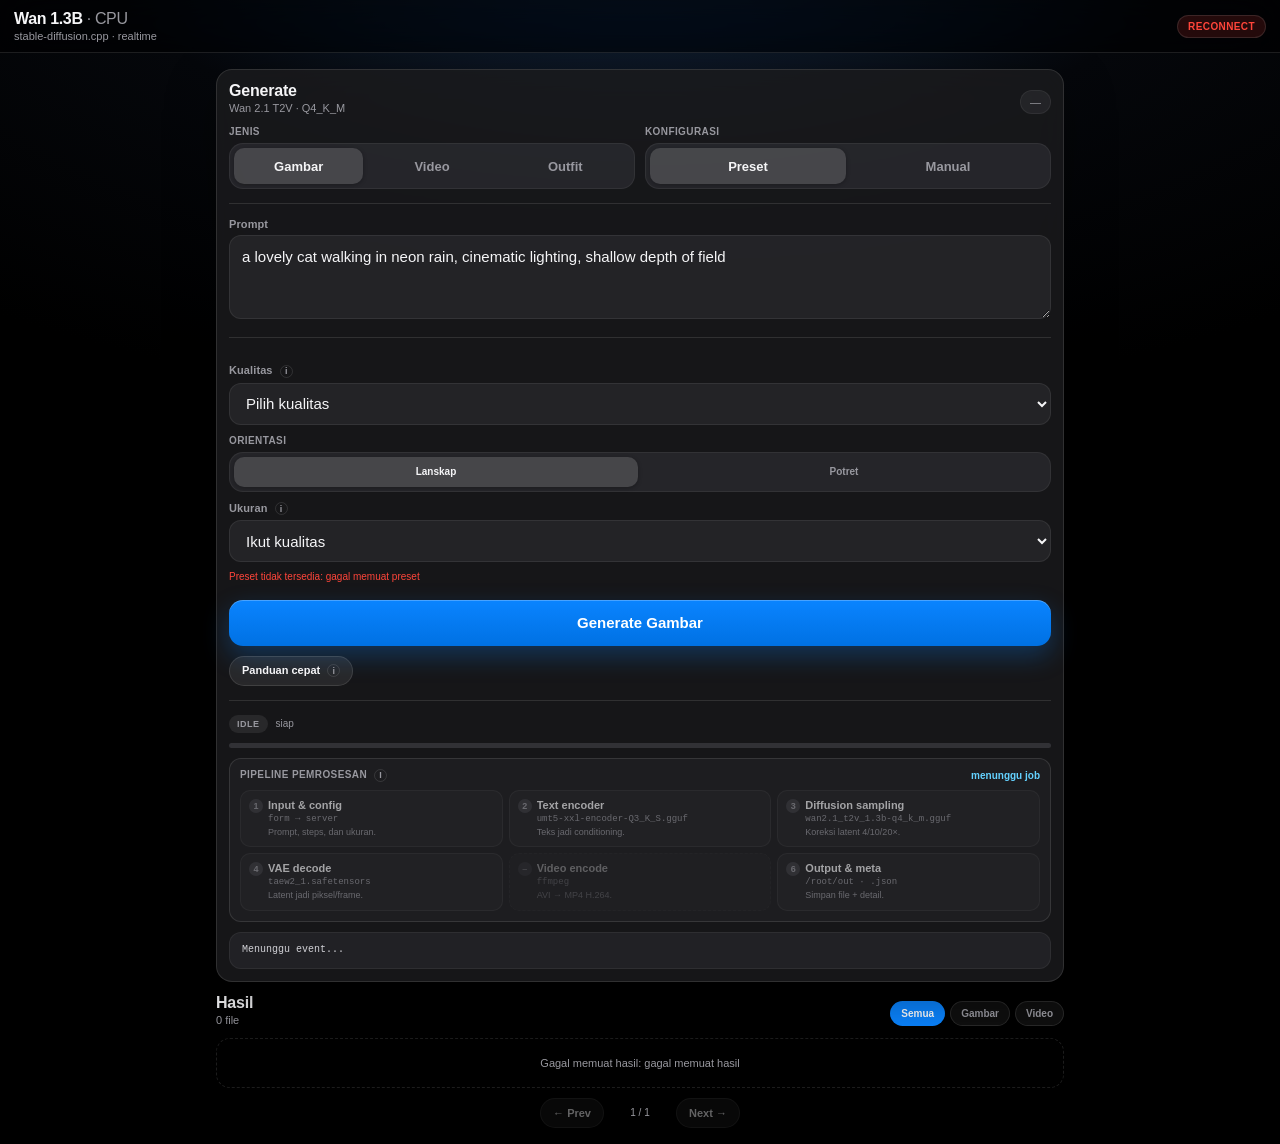
==== commit 74db9653: "Add outfit swap inpainting" ====
--- a/index.html
+++ b/index.html
@@ -142,6 +142,11 @@
 .mode.compact button { min-height: 30px; padding: 0 8px; font-size: 10px; }
 .preset .wide { grid-column: 1 / -1; }
 .custom-size { display: grid; grid-template-columns: repeat(2, minmax(0, 1fr)); gap: 10px; }
+.outfit-grid { display: grid; grid-template-columns: repeat(2, minmax(0, 1fr)); gap: 10px; margin-top: 12px; }
+.outfit-grid .wide { grid-column: 1 / -1; }
+.outfit-grid small { display: block; margin-top: 4px; color: var(--muted); }
+.mask-grid { display: grid; grid-template-columns: repeat(4, minmax(0, 1fr)); gap: 8px; }
+.mask-grid input { width: 100%; }
 .quick { margin-top: 10px; }
 details { margin-top: 12px; padding-top: 12px; border-top: 1px solid var(--stroke); }
 summary {
@@ -178,6 +183,7 @@
 .primary:active { transform: scale(.985); }
 .primary:disabled { opacity: .55; cursor: not-allowed; box-shadow: none; }
 .mode { display: grid; grid-template-columns: repeat(2, minmax(0, 1fr)); gap: 4px; padding: 4px; border: 1px solid rgba(255, 255, 255, .06); border-radius: 14px; background: rgba(118, 118, 128, .16); }
+.mode.three { grid-template-columns: repeat(3, minmax(0, 1fr)); }
 .mode button { min-height: 36px; border-radius: 10px; color: var(--muted); background: transparent; font-size: 13px; font-weight: 600; transition: background .18s ease, color .18s ease; }
 .mode button.active { color: var(--text); background: rgba(255, 255, 255, .15); box-shadow: 0 1px 4px rgba(0, 0, 0, .28); }
 .status {
@@ -458,7 +464,9 @@
   textarea, input, select { min-height: 44px; font-size: 16px; }
   textarea { min-height: 96px; }
   .mode button { min-height: 38px; }
+  .mode.three button { font-size: 11px; }
   .preset { margin-top: 14px; }
+  .mask-grid { grid-template-columns: repeat(2, minmax(0, 1fr)); }
   .primary { min-height: 48px; }
   .status { margin-top: 16px; padding-top: 16px; }
   .pipeline-steps { grid-template-columns: repeat(2, minmax(0, 1fr)); }
@@ -487,8 +495,8 @@
   .surface { padding: 14px; }
   .control-bar { grid-template-columns: 1fr; }
   .pipeline-steps { grid-template-columns: 1fr; }
-  .preset, .quick, .adv { grid-template-columns: 1fr; }
-  .adv .wide { grid-column: auto; }
+  .preset, .quick, .adv, .outfit-grid, .mask-grid { grid-template-columns: 1fr; }
+  .outfit-grid .wide, .adv .wide { grid-column: auto; }
   .filters { width: 100%; }
 }
 </style>
@@ -515,12 +523,13 @@
         <div class="control-bar">
           <div>
             <span class="control-label">Jenis</span>
-            <div class="mode" role="group" aria-label="Mode generate">
+            <div class="mode three" role="group" aria-label="Mode generate">
               <button type="button" id="modeImage" class="active" aria-pressed="true">Gambar</button>
               <button type="button" id="modeVideo" aria-pressed="false">Video</button>
+              <button type="button" id="modeOutfit" aria-pressed="false">Outfit</button>
             </div>
           </div>
-          <div>
+          <div id="configGroup">
             <span class="control-label">Konfigurasi</span>
             <div class="mode" role="group" aria-label="Sumber konfigurasi">
               <button type="button" id="configPreset" class="active" aria-pressed="true">Preset</button>
@@ -529,9 +538,69 @@
           </div>
         </div>
       </div>
-      <div class="gen-group">
+      <div class="gen-group" id="promptGroup">
         <label for="prompt" class="prompt-label">Prompt</label>
         <textarea id="prompt" maxlength="500" spellcheck="false">a lovely cat walking in neon rain, cinematic lighting, shallow depth of field</textarea>
+      </div>
+      <div class="gen-group" id="outfitPanel" hidden>
+        <div class="outfit-grid">
+          <div class="wide">
+            <label for="outfitImage">Foto karakter</label>
+            <input id="outfitImage" type="file" accept="image/png,image/jpeg,image/webp">
+            <small>PNG, JPG, atau WEBP maksimal 16MB. Wajah dan bentuk tubuh akan dipertahankan.</small>
+          </div>
+          <div class="wide">
+            <label for="outfitPrompt">Prompt outfit</label>
+            <textarea id="outfitPrompt" maxlength="500" spellcheck="false">same person, futuristic streetwear jacket, detailed fabric, natural pose, consistent face and body, cinematic lighting</textarea>
+          </div>
+          <div>
+            <label for="outfitStrength">Kekuatan ubah baju</label>
+            <input id="outfitStrength" type="range" min="0.3" max="1" step="0.05" value="0.95">
+            <small>Makin tinggi makin bebas mengganti outfit.</small>
+          </div>
+          <div>
+            <label for="outfitNegative">Negative prompt</label>
+            <input id="outfitNegative" maxlength="500" value="blurry, low quality, watermark, text, deformed body, extra limbs">
+          </div>
+          <div>
+            <label for="outfitWidth">Lebar</label>
+            <input id="outfitWidth" type="number" min="256" max="1024" step="16" value="512">
+          </div>
+          <div>
+            <label for="outfitHeight">Tinggi</label>
+            <input id="outfitHeight" type="number" min="256" max="1024" step="16" value="640">
+          </div>
+          <div>
+            <label for="outfitSteps">Steps</label>
+            <input id="outfitSteps" type="number" min="1" max="50" value="20">
+          </div>
+          <div>
+            <label for="outfitCfg">CFG</label>
+            <input id="outfitCfg" type="number" min="0" max="20" step="0.5" value="6">
+          </div>
+          <div class="wide">
+            <span class="control-label">Area baju (mask)</span>
+            <div class="mask-grid">
+              <div>
+                <label for="maskLeft">Kiri %</label>
+                <input id="maskLeft" type="number" min="0" max="90" value="25">
+              </div>
+              <div>
+                <label for="maskTop">Atas %</label>
+                <input id="maskTop" type="number" min="0" max="90" value="30">
+              </div>
+              <div>
+                <label for="maskRight">Kanan %</label>
+                <input id="maskRight" type="number" min="5" max="100" value="75">
+              </div>
+              <div>
+                <label for="maskBottom">Bawah %</label>
+                <input id="maskBottom" type="number" min="5" max="100" value="95">
+              </div>
+            </div>
+            <small>Area putih akan diganti model; area hitam dipertahankan. Sesuaikan sampai menutup pakaian tanpa wajah atau tangan.</small>
+          </div>
+        </div>
       </div>
       <div class="gen-group" id="presetPanel">
         <div class="preset" id="presetRow">
@@ -718,8 +787,12 @@
 const manualPanel = $('manualPanel');
 const configPreset = $('configPreset');
 const configManual = $('configManual');
+const configGroup = $('configGroup');
+const promptGroup = $('promptGroup');
+const outfitPanel = $('outfitPanel');
 const modeImage = $('modeImage');
 const modeVideo = $('modeVideo');
+const modeOutfit = $('modeOutfit');
 const pagination = $('pagination');
 const prevPage = $('prevPage');
 const nextPage = $('nextPage');
@@ -775,7 +848,22 @@
   { id: 'output', title: 'Output & meta', model: '/root/out · .json', short: 'Simpan file + detail.', detail: 'File akhir dan sidecar JSON berisi prompt, ukuran, steps, dan durasi proses disimpan lalu masuk galeri.' }
 ];
 
+const PIPELINE_OUTFIT = [
+  { id: 'input', title: 'Foto & mask', model: 'ffmpeg', short: 'Foto + area baju jadi PNG.', detail: 'Foto karakter di-resize ke ukuran target, lalu area baju dari slider diubah jadi mask putih; bagian lain hitam dan akan dipertahankan.' },
+  { id: 'text', title: 'Prompt outfit', model: 'CLIP / SD1.5', short: 'Prompt jadi conditioning.', detail: 'Prompt outfit diproses model teks SD1.5 untuk memberi arah karakter pakaian baru.' },
+  { id: 'sampling', title: 'Inpainting', model: 'sd-v1-5-inpainting Q4_0', short: 'Isi ulang area mask.', detail: 'Model inpainting mengganti hanya area putih pada mask sambil menjaga wajah, tangan, dan bentuk tubuh di area hitam.' },
+  { id: 'vae', title: 'VAE decode', model: 'SD VAE', short: 'Latent jadi piksel.', detail: 'Hasil latent diffusion diterjemahkan menjadi gambar PNG akhir.' },
+  { id: 'output', title: 'Output & meta', model: '/root/out · .json', short: 'Simpan file + detail.', detail: 'Gambar akhir dan sidecar JSON berisi prompt, ukuran, strength, mask, dan durasi proses disimpan lalu masuk galeri.' }
+];
+
+function activePipeline() {
+  const busy = currentJob && ACTIVE_STATUSES.includes(currentJob.status);
+  if (busy && currentJob.kind) return currentJob.kind === 'outfit' ? PIPELINE_OUTFIT : PIPELINE;
+  return generateMode === 'outfit' ? PIPELINE_OUTFIT : PIPELINE;
+}
+
 function generatorLabel() {
+  if (generateMode === 'outfit') return 'Ganti Outfit';
   return generateMode === 'image' ? 'Generate Gambar' : 'Generate Video';
 }
 
@@ -827,7 +915,8 @@
 }
 
 function renderPipelineShell() {
-  pipelineSteps.innerHTML = PIPELINE.map((step, i) => `<li class="pipeline-step" data-stage="${step.id}" data-index="${i + 1}" title="${step.detail}"><strong>${step.title}</strong><code>${step.model}</code><small>${step.short}</small></li>`).join('');
+  const steps = activePipeline();
+  pipelineSteps.innerHTML = steps.map((step, i) => `<li class="pipeline-step" data-stage="${step.id}" data-index="${i + 1}" title="${step.detail}"><strong>${step.title}</strong><code>${step.model}</code><small>${step.short}</small></li>`).join('');
   updatePipeline(currentJob);
 }
 
@@ -839,15 +928,16 @@
     updatePipeline(currentJob);
     return;
   }
-  const step = PIPELINE.find((item) => item.id === stage);
+  const step = activePipeline().find((item) => item.id === stage);
   pipelineStage.textContent = step ? step.title : stage;
   pipelineStage.title = pipelineDetail;
 }
 
 function updatePipeline(job) {
+  const steps = activePipeline();
   const frames = Number(job && job.frames) || Number($('frames').value) || 1;
-  const isVideo = frames > 1;
-  const current = job && job.stage ? PIPELINE.findIndex((item) => item.id === job.stage) : -1;
+  const isVideo = frames > 1 && !(job && job.kind === 'outfit');
+  const current = job && job.stage ? steps.findIndex((item) => item.id === job.stage) : -1;
   const finished = Boolean(job && job.status === 'done');
   const failed = Boolean(job && ['error', 'stopped', 'stopping'].includes(job.status));
   const activeIndex = Math.max(0, current);
@@ -858,14 +948,14 @@
     pipelineStage.textContent = 'selesai · output tersimpan';
     pipelineStage.removeAttribute('title');
   } else {
-    const step = PIPELINE[activeIndex] || PIPELINE[0];
+    const step = steps[activeIndex] || steps[0];
     const pct = job.status === 'running' && job.progress && job.progress.percent ? ` · ${job.progress.percent}%` : '';
     pipelineStage.textContent = `${step.title}${pct}${failed ? ` · ${job.status}` : ''}`;
     if (pipelineDetail) pipelineStage.title = pipelineDetail;
     else pipelineStage.removeAttribute('title');
   }
   Array.from(pipelineSteps.children).forEach((el, i) => {
-    const skipped = PIPELINE[i].id === 'video' && !isVideo;
+    const skipped = steps[i].id === 'video' && !isVideo;
     const done = !skipped && (finished || (current >= 0 && i < current));
     const active = !skipped && !finished && !failed && Boolean(job) && i === activeIndex;
     const bad = !skipped && failed && Boolean(job) && i === activeIndex;
@@ -1024,25 +1114,36 @@
 }
 
 function setMode(mode) {
-  generateMode = mode === 'video' ? 'video' : 'image';
+  generateMode = mode === 'video' ? 'video' : mode === 'outfit' ? 'outfit' : 'image';
   const isImage = generateMode === 'image';
+  const isVideo = generateMode === 'video';
+  const isOutfit = generateMode === 'outfit';
   modeImage.classList.toggle('active', isImage);
-  modeVideo.classList.toggle('active', !isImage);
+  modeVideo.classList.toggle('active', isVideo);
+  modeOutfit.classList.toggle('active', isOutfit);
   modeImage.setAttribute('aria-pressed', String(isImage));
-  modeVideo.setAttribute('aria-pressed', String(!isImage));
+  modeVideo.setAttribute('aria-pressed', String(isVideo));
+  modeOutfit.setAttribute('aria-pressed', String(isOutfit));
   const busy = currentJob && ACTIVE_STATUSES.includes(currentJob.status);
   genBtn.textContent = busy ? 'Generating…' : generatorLabel();
-  presetDuration.parentElement.hidden = isImage;
-  presetRow.classList.toggle('single', isImage);
-  presetDuration.disabled = isImage;
-  $('frames').disabled = isImage;
-  $('frames').min = isImage ? '1' : '2';
-  if (isImage) $('frames').value = '1';
+  configGroup.hidden = isOutfit;
+  promptGroup.hidden = isOutfit;
+  outfitPanel.hidden = !isOutfit;
+  presetPanel.hidden = isOutfit || configMode !== 'preset';
+  manualPanel.hidden = isOutfit || configMode !== 'manual';
+  presetDuration.parentElement.hidden = !isVideo;
+  presetRow.classList.toggle('single', !isVideo);
+  presetDuration.disabled = !isVideo;
+  $('frames').disabled = !isVideo;
+  $('frames').min = isVideo ? '2' : '1';
+  if (!isVideo) $('frames').value = '1';
   else if (Number($('frames').value) < 2) $('frames').value = '9';
-  applyPreset();
-  if (!presetData) presetHint.textContent = isImage
+  if (!isOutfit) setConfigMode(configMode);
+  if (isOutfit) presetHint.textContent = 'Mode outfit: unggah foto, atur area baju, lalu isi prompt outfit.';
+  else if (!presetData) presetHint.textContent = isImage
     ? 'Mode gambar: frames dikunci ke 1.'
     : 'Mode video: pilih durasi + kualitas atau atur frames manual.';
+  renderPipelineShell();
 }
 
 function renderProgress(progress) {
@@ -1389,6 +1490,7 @@
 
 modeImage.addEventListener('click', () => setMode('image'));
 modeVideo.addEventListener('click', () => setMode('video'));
+modeOutfit.addEventListener('click', () => setMode('outfit'));
 configPreset.addEventListener('click', () => setConfigMode('preset'));
 configManual.addEventListener('click', () => setConfigMode('manual'));
 presetDuration.addEventListener('change', applyPreset);
@@ -1406,8 +1508,57 @@
 loadFiles(1);
 setInterval(updateEta, 1000);
 
+async function applyStartResponse(response) {
+  const data = await response.json();
+  if (!response.ok) throw new Error(data.error || 'gagal memulai inference');
+  logReady = false;
+  pushLog(`job ${data.job.id} dimulai · ${data.job.output}`);
+  renderJob(data.job);
+}
+
+async function submitOutfit() {
+  const file = $('outfitImage').files[0];
+  if (!file) {
+    alert('Foto karakter wajib diunggah.');
+    return;
+  }
+  const width = Number($('outfitWidth').value);
+  const height = Number($('outfitHeight').value);
+  const validSize = Number.isInteger(width) && Number.isInteger(height)
+    && width >= 256 && width <= 1024 && height >= 256 && height <= 1024
+    && width % 16 === 0 && height % 16 === 0;
+  if (!validSize) {
+    alert('Ukuran harus antara 256–1024 px dan kelipatan 16.');
+    return;
+  }
+  const form = new FormData();
+  form.append('image', file);
+  form.append('prompt', $('outfitPrompt').value.trim());
+  form.append('negative', $('outfitNegative').value.trim());
+  form.append('steps', $('outfitSteps').value);
+  form.append('width', String(width));
+  form.append('height', String(height));
+  form.append('cfg', $('outfitCfg').value);
+  form.append('strength', $('outfitStrength').value);
+  form.append('left', $('maskLeft').value);
+  form.append('top', $('maskTop').value);
+  form.append('right', $('maskRight').value);
+  form.append('bottom', $('maskBottom').value);
+  genBtn.disabled = true;
+  genBtn.textContent = 'Starting…';
+  try {
+    const response = await fetch('/api/outfit', { method: 'POST', body: form });
+    await applyStartResponse(response);
+  } catch (err) {
+    pushLog(`ERROR: ${err.message}`);
+    alert(err.message);
+    renderJob(currentJob);
+  }
+}
+
 $('genForm').addEventListener('submit', async (event) => {
   event.preventDefault();
+  if (generateMode === 'outfit') return submitOutfit();
   if (Number($('frames').value) >= 401 && !confirm(`Video ${$('frames').value} frame bisa memakan waktu sangat lama di CPU 2 core. Lanjutkan?`)) return;
   if (configMode === 'preset') applyPreset();
   const width = Number($('width').value);
@@ -1438,11 +1589,7 @@
       headers: { 'Content-Type': 'application/json' },
       body: JSON.stringify(payload)
     });
-    const data = await response.json();
-    if (!response.ok) throw new Error(data.error || 'gagal memulai inference');
-    logReady = false;
-    pushLog(`job ${data.job.id} dimulai · ${data.job.output}`);
-    renderJob(data.job);
+    await applyStartResponse(response);
   } catch (err) {
     pushLog(`ERROR: ${err.message}`);
     alert(err.message);
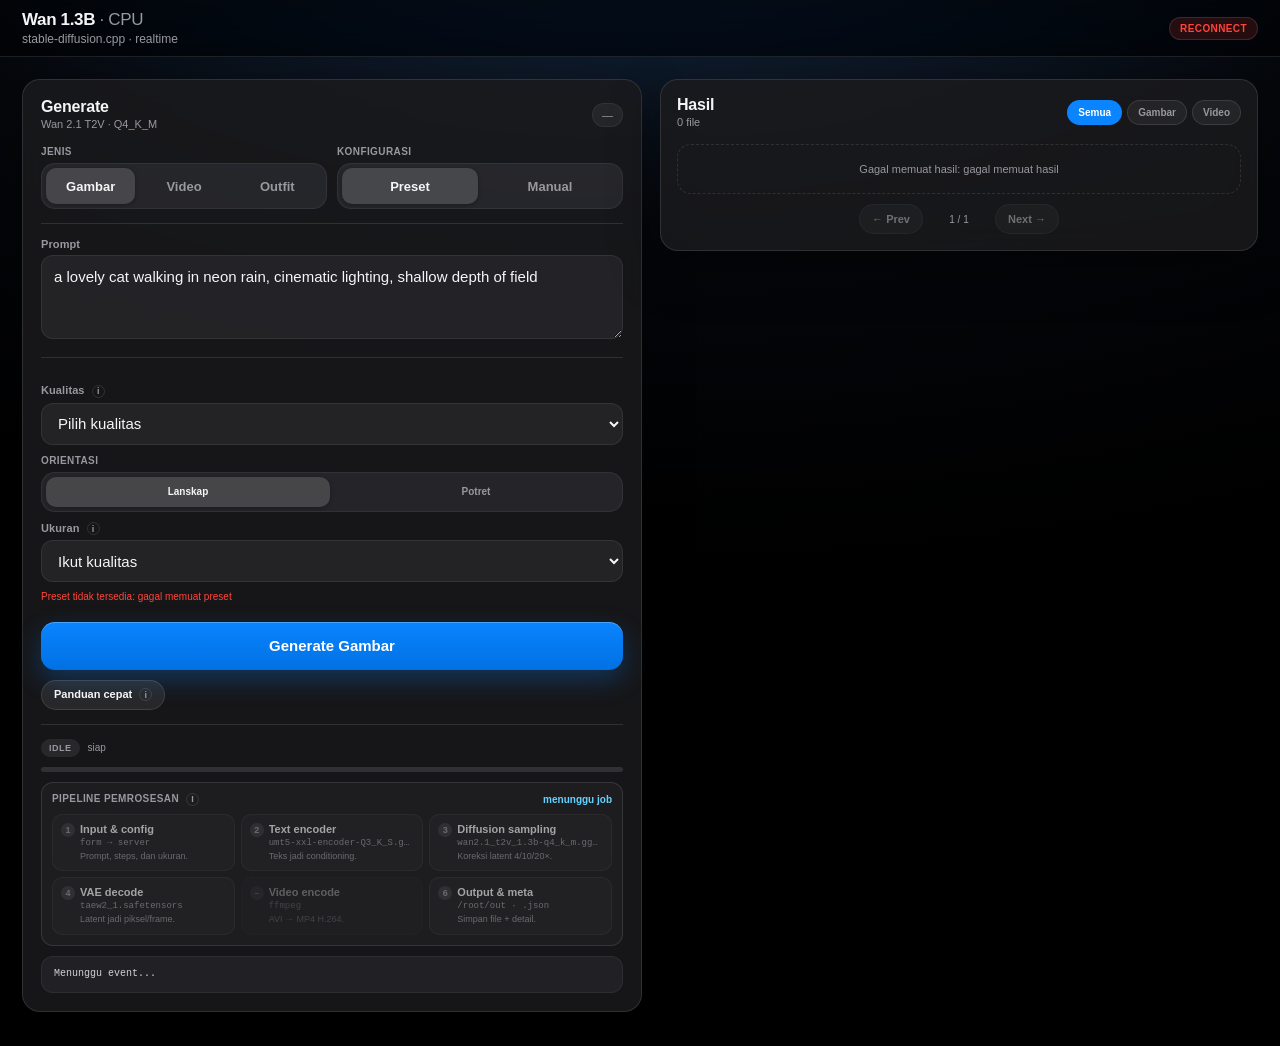
==== commit d64ce68d: "Rework desktop layout into a two-column view Desktop screens now put the Generate form and the Hasil" ====
--- a/index.html
+++ b/index.html
@@ -498,6 +498,42 @@
   .preset, .quick, .adv, .outfit-grid, .mask-grid { grid-template-columns: 1fr; }
   .outfit-grid .wide, .adv .wide { grid-column: auto; }
   .filters { width: 100%; }
+}
+/* ---------- Desktop layout (>=1024px). Mobile/tab tetap memakai aturan di atas. ---------- */
+@media (min-width: 1024px) {
+  body { background: radial-gradient(1500px 760px at 50% -22%, #1b3557 0%, #05070b 56%, #000 100%) fixed, #000; }
+  header {
+    padding-left: max(22px, calc((100% - 1320px) / 2 + 22px));
+    padding-right: max(22px, calc((100% - 1320px) / 2 + 22px));
+  }
+  header > div { flex: 1; }
+  h1 { font-size: 17px; }
+  header p { font-size: 12px; }
+  main {
+    width: min(100%, 1320px);
+    grid-template-columns: minmax(0, 620px) minmax(0, 1fr);
+    align-items: start;
+    gap: 18px;
+    padding: 22px 22px 34px;
+  }
+  main > .surface { padding: 18px; border-radius: 18px; }
+  main > section:not(.surface) {
+    min-width: 0;
+    padding: 16px;
+    background: var(--panel);
+    border: 1px solid var(--stroke);
+    border-radius: 18px;
+    box-shadow: 0 18px 50px rgba(0, 0, 0, .38);
+    backdrop-filter: blur(18px);
+    -webkit-backdrop-filter: blur(18px);
+  }
+  .section-head, .gallery-head { align-items: center; margin-bottom: 16px; }
+  .gallery { grid-template-columns: repeat(auto-fit, minmax(190px, 1fr)); gap: 10px; }
+  .card img, .card video { height: 150px; }
+  .adv { grid-template-columns: repeat(2, minmax(0, 1fr)); }
+  .adv .wide { grid-column: 1 / -1; }
+  .log { max-height: 210px; }
+  .primary { min-height: 48px; margin-top: 18px; }
 }
 </style>
 </head>
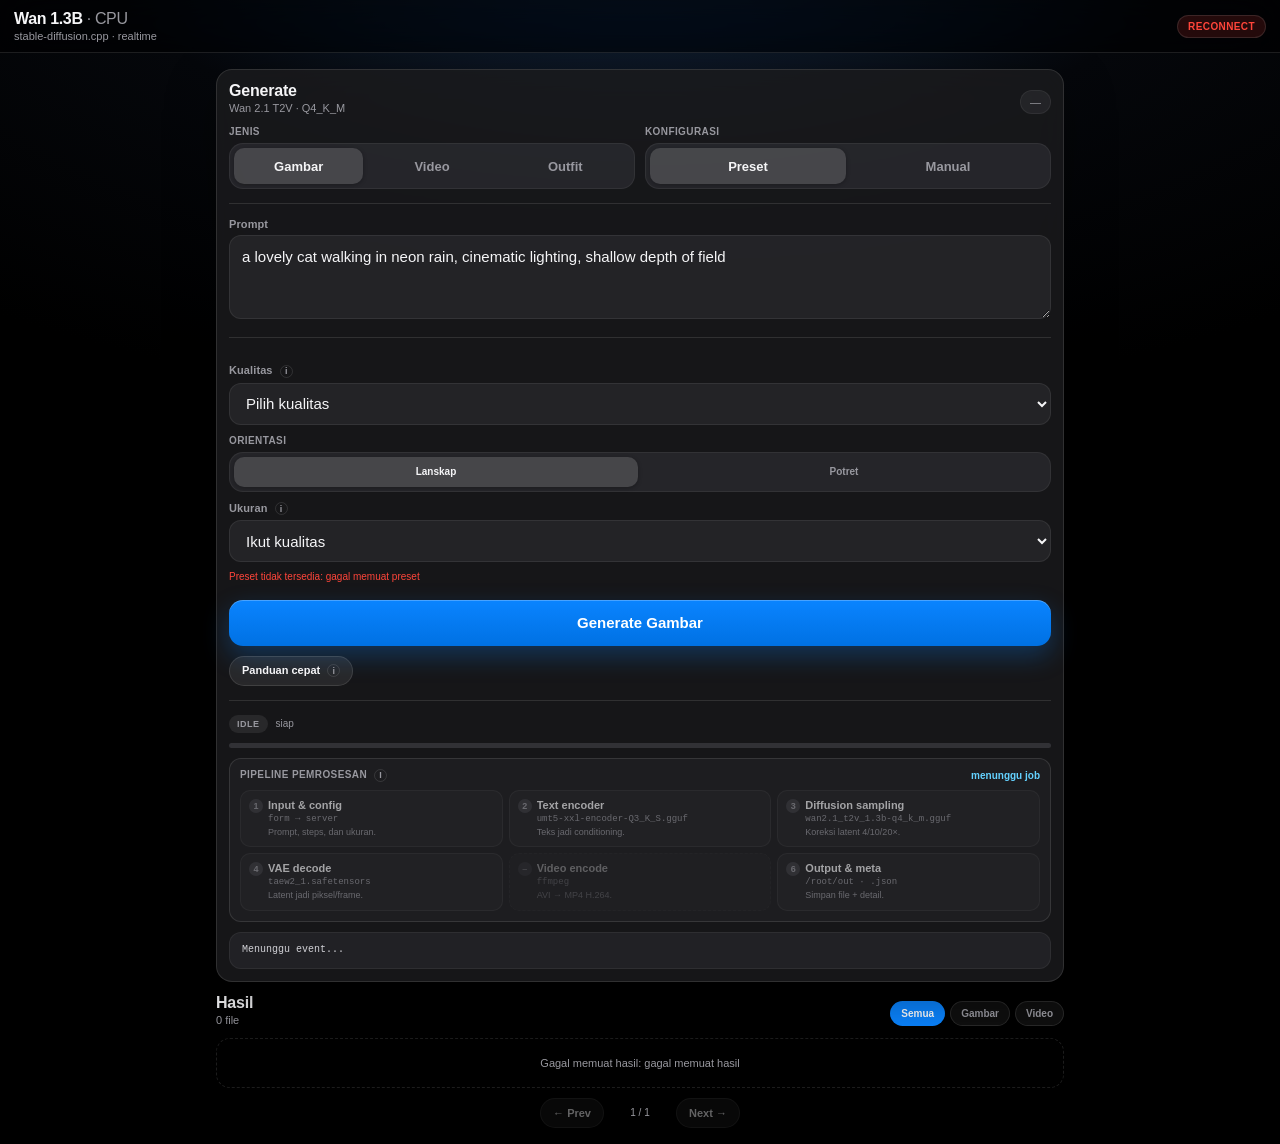
==== commit e20de0e4: "Fix clipped portrait media in the lightbox The media box is a grid with an implicit auto-sized row, " ====
--- a/index.html
+++ b/index.html
@@ -373,6 +373,7 @@
 .lightbox::backdrop { background: rgba(0, 0, 0, .78); backdrop-filter: blur(6px); }
 .lightbox-media {
   display: grid;
+  grid-template-rows: 100%;
   place-items: center;
   width: 100%;
   height: min(62vh, calc(100vh - 260px));
@@ -498,42 +499,6 @@
   .preset, .quick, .adv, .outfit-grid, .mask-grid { grid-template-columns: 1fr; }
   .outfit-grid .wide, .adv .wide { grid-column: auto; }
   .filters { width: 100%; }
-}
-/* ---------- Desktop layout (>=1024px). Mobile/tab tetap memakai aturan di atas. ---------- */
-@media (min-width: 1024px) {
-  body { background: radial-gradient(1500px 760px at 50% -22%, #1b3557 0%, #05070b 56%, #000 100%) fixed, #000; }
-  header {
-    padding-left: max(22px, calc((100% - 1320px) / 2 + 22px));
-    padding-right: max(22px, calc((100% - 1320px) / 2 + 22px));
-  }
-  header > div { flex: 1; }
-  h1 { font-size: 17px; }
-  header p { font-size: 12px; }
-  main {
-    width: min(100%, 1320px);
-    grid-template-columns: minmax(0, 620px) minmax(0, 1fr);
-    align-items: start;
-    gap: 18px;
-    padding: 22px 22px 34px;
-  }
-  main > .surface { padding: 18px; border-radius: 18px; }
-  main > section:not(.surface) {
-    min-width: 0;
-    padding: 16px;
-    background: var(--panel);
-    border: 1px solid var(--stroke);
-    border-radius: 18px;
-    box-shadow: 0 18px 50px rgba(0, 0, 0, .38);
-    backdrop-filter: blur(18px);
-    -webkit-backdrop-filter: blur(18px);
-  }
-  .section-head, .gallery-head { align-items: center; margin-bottom: 16px; }
-  .gallery { grid-template-columns: repeat(auto-fit, minmax(190px, 1fr)); gap: 10px; }
-  .card img, .card video { height: 150px; }
-  .adv { grid-template-columns: repeat(2, minmax(0, 1fr)); }
-  .adv .wide { grid-column: 1 / -1; }
-  .log { max-height: 210px; }
-  .primary { min-height: 48px; margin-top: 18px; }
 }
 </style>
 </head>
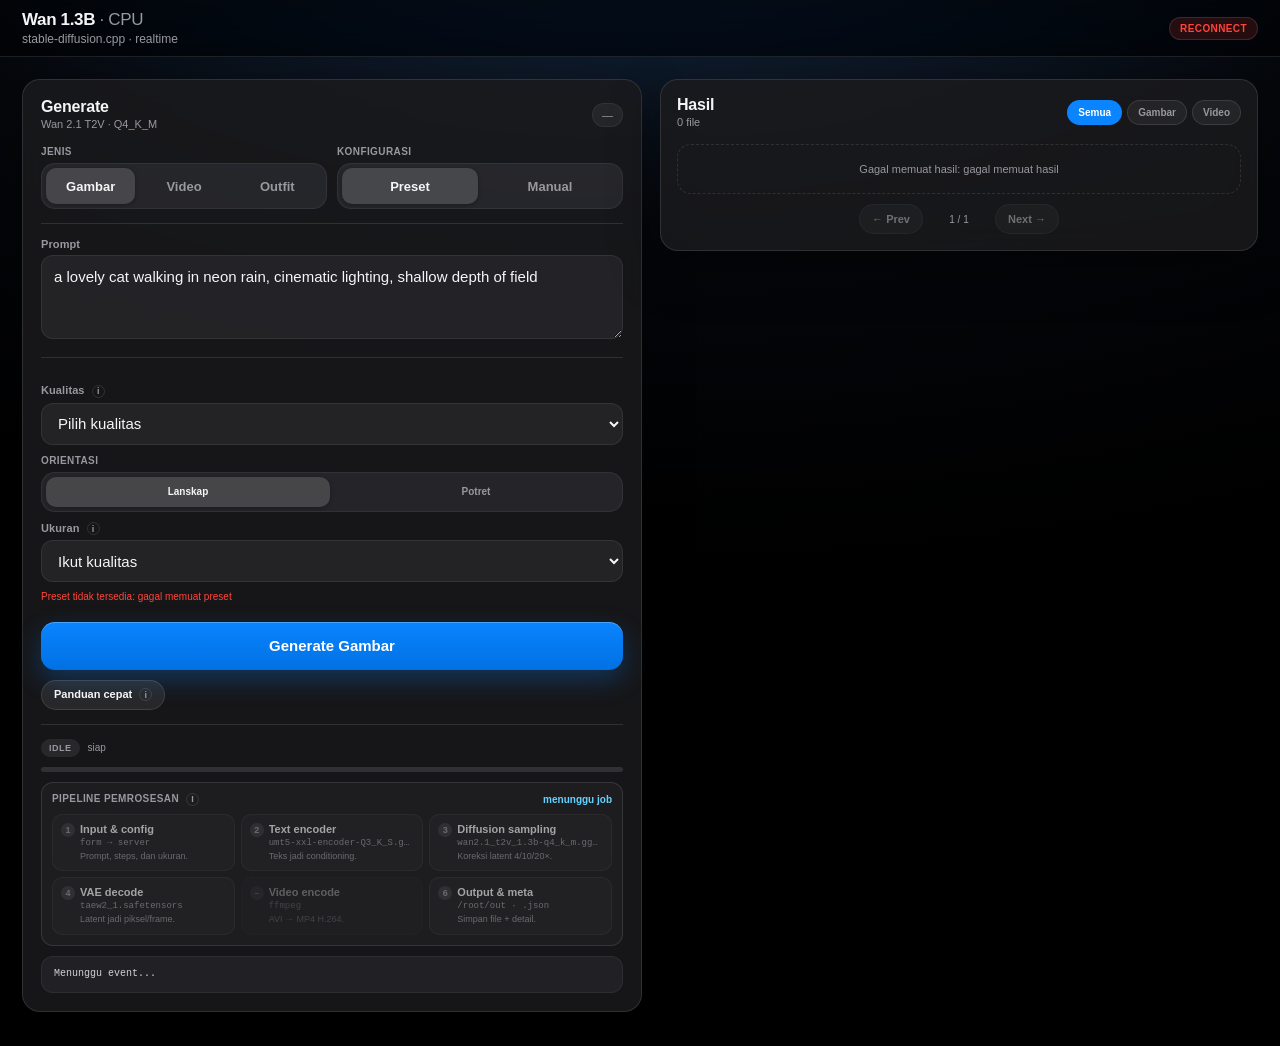
==== commit 7abc1b75: "Merge pull request #2 from snipkode/fix/lightbox-portrait Fix clipped portrait media in the lightbox" ====
--- a/index.html
+++ b/index.html
@@ -499,6 +499,42 @@
   .preset, .quick, .adv, .outfit-grid, .mask-grid { grid-template-columns: 1fr; }
   .outfit-grid .wide, .adv .wide { grid-column: auto; }
   .filters { width: 100%; }
+}
+/* ---------- Desktop layout (>=1024px). Mobile/tab tetap memakai aturan di atas. ---------- */
+@media (min-width: 1024px) {
+  body { background: radial-gradient(1500px 760px at 50% -22%, #1b3557 0%, #05070b 56%, #000 100%) fixed, #000; }
+  header {
+    padding-left: max(22px, calc((100% - 1320px) / 2 + 22px));
+    padding-right: max(22px, calc((100% - 1320px) / 2 + 22px));
+  }
+  header > div { flex: 1; }
+  h1 { font-size: 17px; }
+  header p { font-size: 12px; }
+  main {
+    width: min(100%, 1320px);
+    grid-template-columns: minmax(0, 620px) minmax(0, 1fr);
+    align-items: start;
+    gap: 18px;
+    padding: 22px 22px 34px;
+  }
+  main > .surface { padding: 18px; border-radius: 18px; }
+  main > section:not(.surface) {
+    min-width: 0;
+    padding: 16px;
+    background: var(--panel);
+    border: 1px solid var(--stroke);
+    border-radius: 18px;
+    box-shadow: 0 18px 50px rgba(0, 0, 0, .38);
+    backdrop-filter: blur(18px);
+    -webkit-backdrop-filter: blur(18px);
+  }
+  .section-head, .gallery-head { align-items: center; margin-bottom: 16px; }
+  .gallery { grid-template-columns: repeat(auto-fit, minmax(190px, 1fr)); gap: 10px; }
+  .card img, .card video { height: 150px; }
+  .adv { grid-template-columns: repeat(2, minmax(0, 1fr)); }
+  .adv .wide { grid-column: 1 / -1; }
+  .log { max-height: 210px; }
+  .primary { min-height: 48px; margin-top: 18px; }
 }
 </style>
 </head>
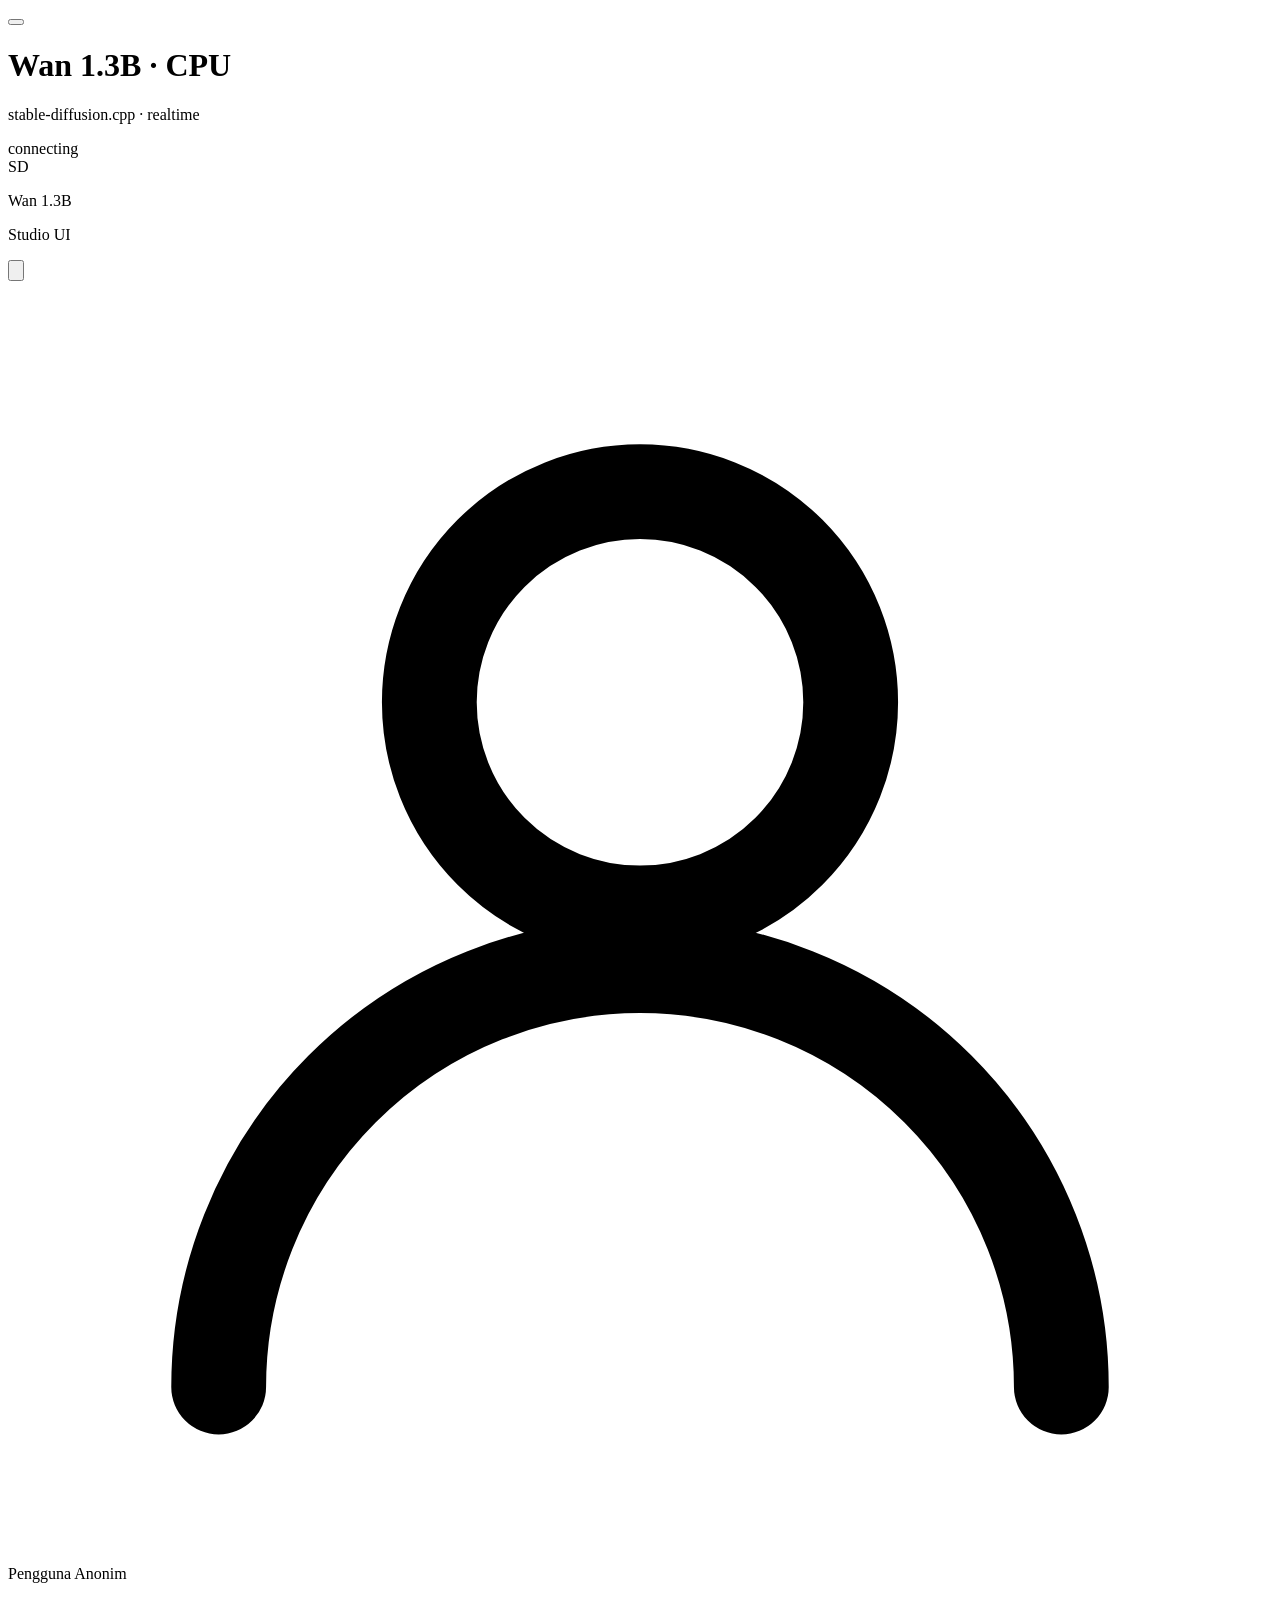
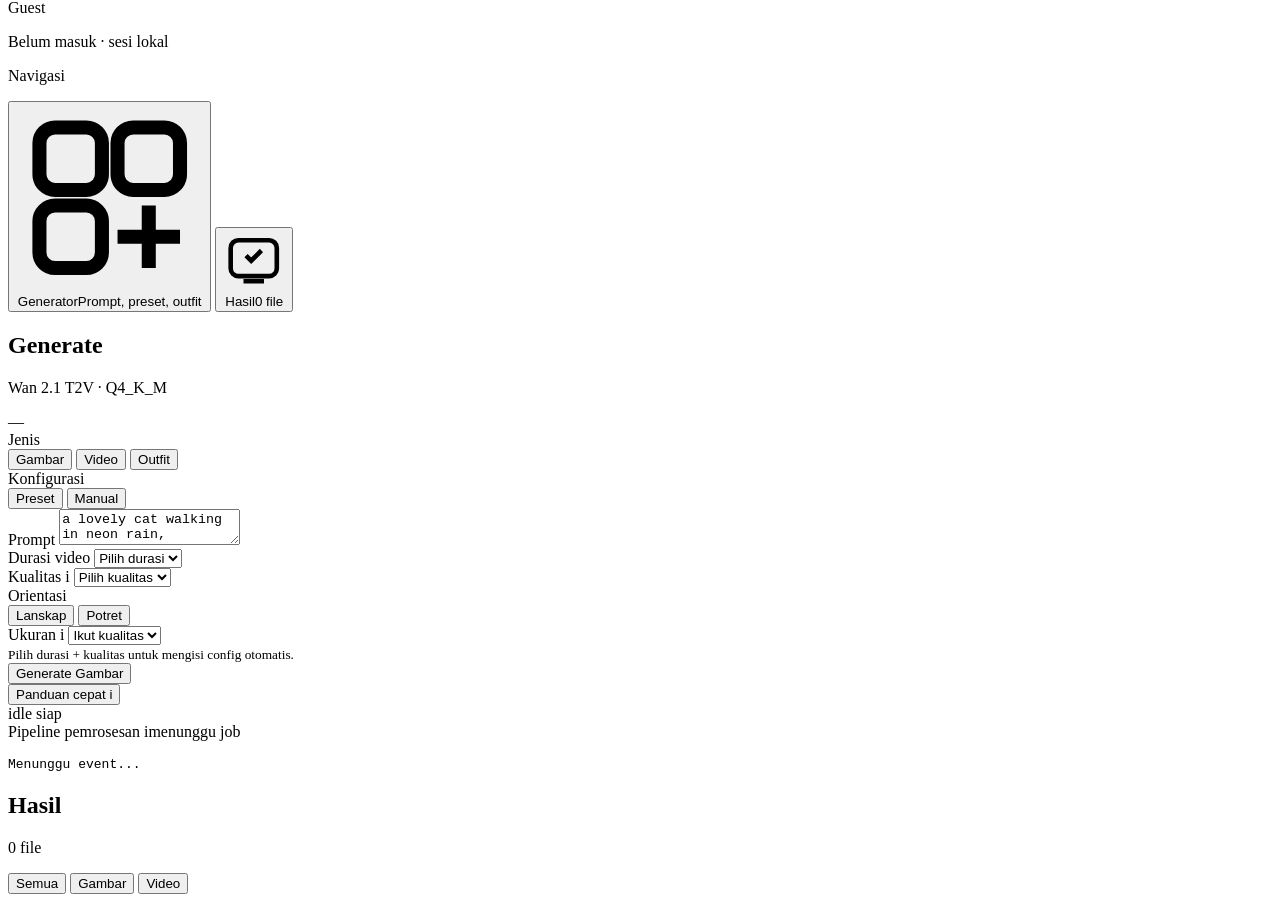
==== commit b2fc800d: "Move sidebar live status into account badge" ====
--- a/index.html
+++ b/index.html
@@ -5,549 +5,63 @@
 <meta name="viewport" content="width=device-width,initial-scale=1,viewport-fit=cover">
 <meta name="theme-color" content="#000000">
 <title>SD UI — Wan 1.3B</title>
-<style>
-:root {
-  color-scheme: dark;
-  --bg: #000;
-  --panel: rgba(28, 28, 30, .82);
-  --panel-2: rgba(44, 44, 46, .72);
-  --stroke: rgba(255, 255, 255, .11);
-  --text: #f5f5f7;
-  --muted: #98989f;
-  --blue: #0a84ff;
-  --cyan: #64d2ff;
-  --green: #30d158;
-  --red: #ff453a;
-  font-family: -apple-system, BlinkMacSystemFont, "SF Pro Text", "Segoe UI", Roboto, Helvetica, Arial, sans-serif;
-}
-* { box-sizing: border-box; }
-html, body { max-width: 100%; overflow-x: clip; }
-body {
-  margin: 0;
-  min-height: 100vh;
-  color: var(--text);
-  background: radial-gradient(1100px 520px at 50% -12%, #18304f 0%, #05070b 52%, #000 100%) fixed, #000;
-  -webkit-font-smoothing: antialiased;
-}
-header {
-  position: sticky;
-  top: 0;
-  z-index: 20;
-  display: flex;
-  align-items: center;
-  justify-content: space-between;
-  gap: 10px;
-  padding: calc(10px + env(safe-area-inset-top)) 14px 10px;
-  background: rgba(0, 0, 0, .62);
-  backdrop-filter: saturate(180%) blur(20px);
-  -webkit-backdrop-filter: saturate(180%) blur(20px);
-  border-bottom: 1px solid var(--stroke);
-}
-header > div { min-width: 0; }
-h1, h2, p { margin: 0; }
-h1 { font-size: 16px; font-weight: 650; letter-spacing: -.35px; overflow: hidden; text-overflow: ellipsis; white-space: nowrap; }
-h1 span { color: var(--muted); font-weight: 500; }
-header p, .sub, .clock, small { color: var(--muted); }
-header p { font-size: 11px; margin-top: 2px; overflow: hidden; text-overflow: ellipsis; white-space: nowrap; }
-.pill {
-  flex: none;
-  padding: 5px 10px;
-  border-radius: 999px;
-  font-size: 10px;
-  font-weight: 700;
-  letter-spacing: .4px;
-  text-transform: uppercase;
-  background: rgba(255, 255, 255, .08);
-  color: var(--muted);
-  border: 1px solid var(--stroke);
-}
-.pill.ok { background: rgba(48, 209, 88, .14); color: var(--green); }
-.pill.bad { background: rgba(255, 69, 58, .14); color: var(--red); }
-main {
-  width: min(100%, 880px);
-  margin: 0 auto;
-  padding: 12px 10px calc(22px + env(safe-area-inset-bottom));
-  display: grid;
-  gap: 12px;
-}
-.surface {
-  min-width: 0;
-  background: var(--panel);
-  border: 1px solid var(--stroke);
-  border-radius: 16px;
-  padding: 12px;
-  box-shadow: 0 18px 50px rgba(0, 0, 0, .38);
-  backdrop-filter: blur(18px);
-  -webkit-backdrop-filter: blur(18px);
-}
-.section-head, .gallery-head {
-  display: flex;
-  align-items: flex-end;
-  justify-content: space-between;
-  flex-wrap: wrap;
-  gap: 8px;
-  margin-bottom: 12px;
-}
-.gen-form { display: block; }
-.control-bar { display: grid; grid-template-columns: repeat(2, minmax(0, 1fr)); gap: 10px; }
-.control-label { display: block; margin-bottom: 6px; color: var(--muted); font-size: 10px; font-weight: 700; letter-spacing: .4px; text-transform: uppercase; }
-.gen-group + .gen-group {
-  margin-top: 14px;
-  padding-top: 14px;
-  border-top: 1px solid var(--stroke);
-}
-h2 { font-size: 16px; font-weight: 640; letter-spacing: -.2px; }
-.sub, .clock { font-size: 11px; margin-top: 2px; }
-.clock {
-  flex: none;
-  padding: 5px 9px;
-  border-radius: 999px;
-  background: rgba(118, 118, 128, .14);
-  border: 1px solid rgba(255, 255, 255, .06);
-}
-label {
-  display: block;
-  margin-bottom: 5px;
-  color: var(--muted);
-  font-size: 11px;
-  font-weight: 600;
-  letter-spacing: .1px;
-}
-textarea, input, select {
-  width: 100%;
-  min-width: 0;
-  min-height: 42px;
-  padding: 10px 12px;
-  color: var(--text);
-  background: rgba(118, 118, 128, .14);
-  border: 1px solid rgba(255, 255, 255, .07);
-  border-radius: 12px;
-  outline: none;
-  font: inherit;
-  font-size: 15px;
-}
-textarea { min-height: 84px; resize: vertical; line-height: 1.4; }
-select { text-overflow: ellipsis; }
-textarea:focus, input:focus, select:focus { border-color: rgba(10, 132, 255, .8); box-shadow: 0 0 0 3px rgba(10, 132, 255, .16); background: rgba(118, 118, 128, .2); }
-input[disabled], select:disabled { color: var(--muted); opacity: .7; }
-select option { background: #1c1c1e; color: var(--text); }
-small { display: block; font-size: 10px; margin-top: 4px; line-height: 1.35; }
-.prompt-label { margin-top: 0; }
-#presetHint { margin-top: 8px; }
-#presetHint.warn { color: var(--red); }
-.preset, .quick, .adv { display: grid; grid-template-columns: repeat(2, minmax(0, 1fr)); gap: 10px; }
-.preset { margin-top: 12px; }
-.preset > div, .quick > div, .adv > div { min-width: 0; }
-.preset.single { grid-template-columns: 1fr; }
-.mode.compact button { min-height: 30px; padding: 0 8px; font-size: 10px; }
-.preset .wide { grid-column: 1 / -1; }
-.custom-size { display: grid; grid-template-columns: repeat(2, minmax(0, 1fr)); gap: 10px; }
-.outfit-grid { display: grid; grid-template-columns: repeat(2, minmax(0, 1fr)); gap: 10px; margin-top: 12px; }
-.outfit-grid .wide { grid-column: 1 / -1; }
-.outfit-grid small { display: block; margin-top: 4px; color: var(--muted); }
-.mask-grid { display: grid; grid-template-columns: repeat(4, minmax(0, 1fr)); gap: 8px; }
-.mask-grid input { width: 100%; }
-.quick { margin-top: 10px; }
-details { margin-top: 12px; padding-top: 12px; border-top: 1px solid var(--stroke); }
-summary {
-  display: flex;
-  align-items: center;
-  cursor: pointer;
-  list-style: none;
-  color: var(--blue);
-  font-size: 12px;
-  font-weight: 600;
-}
-summary::-webkit-details-marker { display: none; }
-summary::after { content: '›'; margin-left: auto; color: var(--muted); font-size: 17px; line-height: 1; transition: transform .18s ease; }
-details[open] summary::after { transform: rotate(90deg); }
-details[open] .adv { margin-top: 10px; }
-.adv .wide { grid-column: 1 / -1; }
-button {
-  font: inherit;
-  cursor: pointer;
-  border: 0;
-}
-.primary {
-  width: 100%;
-  min-height: 46px;
-  margin-top: 16px;
-  border-radius: 14px;
-  color: #fff;
-  background: linear-gradient(180deg, #0a84ff, #0071e3);
-  font-size: 15px;
-  font-weight: 640;
-  box-shadow: 0 10px 26px rgba(10, 132, 255, .28), inset 0 1px rgba(255, 255, 255, .25);
-  transition: transform .12s ease, opacity .12s ease;
-}
-.primary:active { transform: scale(.985); }
-.primary:disabled { opacity: .55; cursor: not-allowed; box-shadow: none; }
-.mode { display: grid; grid-template-columns: repeat(2, minmax(0, 1fr)); gap: 4px; padding: 4px; border: 1px solid rgba(255, 255, 255, .06); border-radius: 14px; background: rgba(118, 118, 128, .16); }
-.mode.three { grid-template-columns: repeat(3, minmax(0, 1fr)); }
-.mode button { min-height: 36px; border-radius: 10px; color: var(--muted); background: transparent; font-size: 13px; font-weight: 600; transition: background .18s ease, color .18s ease; }
-.mode button.active { color: var(--text); background: rgba(255, 255, 255, .15); box-shadow: 0 1px 4px rgba(0, 0, 0, .28); }
-.status {
-  display: flex;
-  align-items: center;
-  flex-wrap: wrap;
-  gap: 8px;
-  margin-top: 14px;
-  padding-top: 14px;
-  border-top: 1px solid var(--stroke);
-  min-width: 0;
-}
-.badge {
-  flex: none;
-  padding: 4px 8px;
-  border-radius: 999px;
-  font-size: 9px;
-  font-weight: 750;
-  letter-spacing: .5px;
-  text-transform: uppercase;
-  background: rgba(255, 255, 255, .08);
-  color: var(--muted);
-}
-.badge.ok { background: rgba(48, 209, 88, .16); color: var(--green); }
-.badge.bad { background: rgba(255, 69, 58, .16); color: var(--red); }
-.badge.busy { background: rgba(10, 132, 255, .18); color: var(--cyan); }
-.badge.stopped { background: rgba(255, 159, 10, .16); color: #ff9f0a; }
-.eta { color: var(--cyan); font-size: 11px; font-variant-numeric: tabular-nums; white-space: nowrap; }
-.stop {
-  flex: none;
-  min-height: 26px;
-  padding: 0 10px;
-  border-radius: 999px;
-  color: var(--red);
-  background: rgba(255, 69, 58, .12);
-  border: 1px solid rgba(255, 69, 58, .35);
-  font-size: 10px;
-  font-weight: 700;
-}
-.stop:disabled { opacity: .5; cursor: not-allowed; }
-#jobMeta { min-width: 0; color: var(--muted); font-size: 10px; overflow: hidden; text-overflow: ellipsis; white-space: nowrap; }
-.track { height: 5px; margin-top: 10px; border-radius: 999px; background: rgba(118, 118, 128, .28); overflow: hidden; }
-#barFill { width: 0; height: 100%; border-radius: inherit; background: linear-gradient(90deg, var(--blue), var(--cyan)); transition: width .25s ease; }
-.pipeline { margin-top: 10px; padding: 10px; border: 1px solid var(--stroke); border-radius: 12px; background: rgba(118, 118, 128, .08); }
-.pipeline-head { display: flex; align-items: center; justify-content: space-between; gap: 8px; margin-bottom: 8px; color: var(--muted); font-size: 10px; font-weight: 700; letter-spacing: .4px; text-transform: uppercase; }
-#pipelineStage { min-width: 0; overflow: hidden; color: var(--cyan); font-weight: 600; letter-spacing: 0; text-overflow: ellipsis; text-transform: none; white-space: nowrap; }
-.pipeline-steps { display: grid; grid-template-columns: repeat(3, minmax(0, 1fr)); gap: 6px; margin: 0; padding: 0; list-style: none; }
-.pipeline-step { position: relative; min-width: 0; padding: 8px 8px 8px 27px; border: 1px solid rgba(255, 255, 255, .07); border-radius: 10px; background: rgba(255, 255, 255, .03); opacity: .62; }
-.pipeline-step::before { content: attr(data-index); position: absolute; top: 8px; left: 8px; display: grid; place-items: center; width: 14px; height: 14px; border-radius: 50%; color: var(--muted); background: rgba(118, 118, 128, .3); font-size: 9px; font-weight: 800; }
-.pipeline-step strong { display: block; overflow: hidden; color: var(--text); font-size: 11px; text-overflow: ellipsis; white-space: nowrap; }
-.pipeline-step code { display: block; overflow: hidden; margin-top: 3px; color: var(--muted); font-size: 9px; text-overflow: ellipsis; white-space: nowrap; }
-.pipeline-step small { display: block; margin-top: 3px; color: var(--muted); font-size: 9px; line-height: 1.3; }
-.pipeline-step.done { opacity: 1; border-color: rgba(48, 209, 88, .28); background: rgba(48, 209, 88, .07); }
-.pipeline-step.done::before { content: '✓'; color: var(--green); background: rgba(48, 209, 88, .22); }
-.pipeline-step.active { opacity: 1; border-color: rgba(10, 132, 255, .6); background: rgba(10, 132, 255, .12); box-shadow: 0 0 0 1px rgba(10, 132, 255, .12); }
-.pipeline-step.active::before { color: #fff; background: var(--blue); }
-.pipeline-step.failed { opacity: 1; border-color: rgba(255, 69, 58, .45); background: rgba(255, 69, 58, .1); }
-.pipeline-step.failed::before { content: '!'; color: var(--red); background: rgba(255, 69, 58, .25); }
-.pipeline-step.skipped { opacity: .3; border-style: dashed; }
-.pipeline-step.skipped::before { content: '–'; }
-.guide-trigger { margin-top: 10px; }
-.guide-btn { min-height: 30px; padding: 0 12px; border: 1px solid var(--stroke); border-radius: 999px; color: var(--text); background: rgba(255, 255, 255, .08); font-size: 11px; font-weight: 650; cursor: pointer; }
-.guide-btn:hover { background: rgba(255, 255, 255, .14); }
-.guide-modal { position: fixed; inset: 0; width: min(calc(100vw - 24px), 620px); max-height: min(82vh, 560px); margin: auto; overflow: auto; padding: 18px; color: var(--text); background: rgba(10, 10, 12, .97); border: 1px solid var(--stroke); border-radius: 16px; box-shadow: 0 24px 80px rgba(0, 0, 0, .7); }
-.guide-modal::backdrop { background: rgba(0, 0, 0, .78); backdrop-filter: blur(6px); }
-.guide-modal h2 { margin: 0 36px 12px 0; font-size: 18px; }
-.guide-modal h3 { margin: 16px 0 6px; color: var(--cyan); font-size: 12px; }
-.guide-modal p, .guide-modal li { color: var(--muted); font-size: 11px; line-height: 1.6; }
-.guide-modal p { margin: 0 0 8px; }
-.guide-modal ol { margin: 0; padding-left: 18px; }
-.guide-modal li { margin-bottom: 4px; }
-.guide-modal code { color: var(--text); }
-.tip { display: inline-grid; place-items: center; width: 13px; height: 13px; margin-left: 4px; border: 1px solid var(--stroke); border-radius: 50%; color: var(--muted); font-size: 9px; font-weight: 800; cursor: help; vertical-align: middle; }
-.log {
-  max-height: 130px;
-  margin: 10px 0 0;
-  padding: 10px 12px;
-  overflow: auto;
-  color: #d1d1d6;
-  background: rgba(118, 118, 128, .12);
-  border: 1px solid rgba(255, 255, 255, .06);
-  border-radius: 12px;
-  font: 10px/1.45 ui-monospace, SFMono-Regular, Menlo, Consolas, monospace;
-  white-space: pre-wrap;
-  overflow-wrap: anywhere;
-}
-.filters { display: flex; flex-wrap: wrap; gap: 5px; min-width: 0; }
-.chip {
-  padding: 6px 10px;
-  border-radius: 999px;
-  color: var(--muted);
-  background: rgba(255, 255, 255, .06);
-  border: 1px solid var(--stroke);
-  font-size: 10px;
-  font-weight: 650;
-}
-.chip.active { color: #fff; background: var(--blue); border-color: transparent; }
-.gallery { display: grid; grid-template-columns: repeat(auto-fill, minmax(150px, 1fr)); gap: 8px; }
-.card {
-  min-width: 0;
-  overflow: hidden;
-  background: var(--panel);
-  border: 1px solid var(--stroke);
-  border-radius: 14px;
-  box-shadow: 0 10px 30px rgba(0, 0, 0, .28);
-}
-.media { position: relative; background: #000; cursor: zoom-in; }
-.card img, .card video { display: block; width: 100%; height: 130px; }
-.card img { object-fit: cover; }
-.card video { object-fit: contain; }
-.tag {
-  position: absolute;
-  top: 6px;
-  right: 6px;
-  padding: 3px 6px;
-  border-radius: 999px;
-  background: rgba(0, 0, 0, .65);
-  color: var(--cyan);
-  font-size: 8px;
-  font-weight: 800;
-  letter-spacing: .5px;
-}
-.meta { display: flex; align-items: center; justify-content: space-between; gap: 6px; padding: 7px 9px; }
-.meta a { min-width: 0; overflow: hidden; color: var(--text); font-size: 10px; text-decoration: none; text-overflow: ellipsis; white-space: nowrap; }
-.meta a:hover { color: var(--cyan); }
-.size { flex: none; color: var(--muted); font-size: 9px; }
-.download {
-  flex: none;
-  display: inline-flex;
-  align-items: center;
-  justify-content: center;
-  width: 24px;
-  height: 24px;
-  border-radius: 8px;
-  color: var(--cyan);
-  background: rgba(100, 210, 255, .12);
-  border: 1px solid rgba(100, 210, 255, .3);
-  font-size: 12px;
-  text-decoration: none;
-}
-.download:hover { background: rgba(100, 210, 255, .2); }
-.delete {
-  flex: none;
-  display: inline-flex;
-  align-items: center;
-  justify-content: center;
-  width: 24px;
-  height: 24px;
-  border-radius: 8px;
-  color: var(--red);
-  background: rgba(255, 69, 58, .1);
-  border: 1px solid rgba(255, 69, 58, .28);
-  font-size: 11px;
-  font-weight: 700;
-}
-.delete:hover { background: rgba(255, 69, 58, .18); }
-.empty { padding: 18px; color: var(--muted); text-align: center; font-size: 11px; border: 1px dashed var(--stroke); border-radius: 14px; }
-.pagination { display: flex; align-items: center; justify-content: center; gap: 8px; margin-top: 10px; }
-.page-btn {
-  min-height: 30px;
-  padding: 0 12px;
-  border-radius: 999px;
-  color: var(--text);
-  background: rgba(255, 255, 255, .08);
-  border: 1px solid var(--stroke);
-  font-size: 11px;
-  font-weight: 650;
-}
-.page-btn:disabled { opacity: .4; cursor: not-allowed; }
-#pageInfo { min-width: 56px; color: var(--muted); font-size: 10px; text-align: center; }
-.lightbox {
-  position: fixed;
-  inset: 0;
-  width: min(calc(100vw - 24px), 960px);
-  max-width: none;
-  max-height: calc(100vh - 24px);
-  max-height: calc(100dvh - 24px);
-  margin: auto;
-  overflow: hidden;
-  padding: 12px;
-  color: var(--text);
-  background: rgba(10, 10, 12, .96);
-  border: 1px solid var(--stroke);
-  border-radius: 16px;
-  box-shadow: 0 24px 80px rgba(0, 0, 0, .7);
-}
-.lightbox::backdrop { background: rgba(0, 0, 0, .78); backdrop-filter: blur(6px); }
-.lightbox-media {
-  display: grid;
-  grid-template-rows: 100%;
-  place-items: center;
-  width: 100%;
-  height: min(62vh, calc(100vh - 260px));
-  height: min(62dvh, calc(100dvh - 260px));
-  min-height: 0;
-  overflow: hidden;
-}
-.lightbox-media img, .lightbox-media video {
-  display: block;
-  width: 100%;
-  height: 100%;
-  max-width: 100%;
-  max-height: 100%;
-  object-fit: contain;
-  object-position: center;
-  border-radius: 10px;
-}
-.lightbox-media img { touch-action: none; }
-.lightbox-media img.zoomed { cursor: grab; }
-.lightbox-media img.dragging { cursor: grabbing; }
-.lightbox-stage { position: relative; }
-.lightbox-zoom {
-  position: absolute;
-  left: 50%;
-  bottom: 8px;
-  z-index: 2;
-  display: flex;
-  align-items: center;
-  gap: 6px;
-  padding: 4px 6px;
-  background: rgba(10, 10, 12, .86);
-  border: 1px solid var(--stroke);
-  border-radius: 999px;
-  transform: translateX(-50%);
-}
-.lightbox-zoom[hidden] { display: none; }
-.lightbox-zoom button {
-  width: 26px;
-  height: 26px;
-  padding: 0;
-  color: var(--text);
-  background: rgba(255, 255, 255, .1);
-  border: 1px solid var(--stroke);
-  border-radius: 50%;
-  font-size: 15px;
-  font-weight: 700;
-}
-.lightbox-zoom button:disabled { opacity: .35; cursor: not-allowed; }
-#zoomLevel { min-width: 38px; color: var(--muted); font-size: 10px; text-align: center; }
-.lightbox-close, .lightbox-nav {
-  position: absolute;
-  z-index: 3;
-  display: inline-flex;
-  align-items: center;
-  justify-content: center;
-  color: var(--text);
-  background: rgba(255, 255, 255, .1);
-  border: 1px solid var(--stroke);
-  font-weight: 700;
-}
-.lightbox-close { top: 8px; right: 8px; width: 30px; height: 30px; border-radius: 50%; font-size: 16px; }
-.lightbox-nav { top: 50%; width: 34px; height: 34px; border-radius: 50%; transform: translateY(-50%); font-size: 18px; }
-.lightbox-nav.prev { left: 8px; }
-.lightbox-nav.next { right: 8px; }
-.lightbox-nav:disabled { opacity: .3; cursor: not-allowed; }
-.lightbox-caption { margin-top: 8px; color: var(--muted); font-size: 11px; text-align: center; overflow-wrap: anywhere; }
-.lightbox-details { width: 100%; max-height: 30vh; overflow: auto; margin-top: 8px; padding: 10px 12px; background: var(--panel-2); border: 1px solid var(--stroke); border-radius: 12px; font-size: 11px; line-height: 1.5; }
-.lightbox-details dl { display: grid; grid-template-columns: 96px minmax(0, 1fr); gap: 4px 10px; margin: 0; }
-.lightbox-details dt { color: var(--muted); }
-.lightbox-details dd { margin: 0; overflow-wrap: anywhere; }
-.lightbox-details-empty { color: var(--muted); }
-@media (min-width: 700px) {
-  main { padding: 16px; }
-  .adv { grid-template-columns: repeat(4, minmax(0, 1fr)); }
-  .adv .wide { grid-column: span 2; }
-  .log { max-height: 160px; }
-  .gallery { grid-template-columns: repeat(auto-fill, minmax(200px, 1fr)); }
-  .card img, .card video { height: 140px; }
-}
-@media (max-width: 520px) {
-  header { padding-left: 16px; padding-right: 16px; }
-  h1 { font-size: 16px; }
-  header p { font-size: 11px; }
-  main { gap: 16px; padding: 12px 12px calc(24px + env(safe-area-inset-bottom)); }
-  .surface { padding: 16px; border-radius: 20px; }
-  .section-head { align-items: center; margin-bottom: 16px; }
-  h2 { font-size: 18px; letter-spacing: -.4px; }
-  .gen-group + .gen-group { margin-top: 16px; padding-top: 16px; }
-  textarea, input, select { min-height: 44px; font-size: 16px; }
-  textarea { min-height: 96px; }
-  .mode button { min-height: 38px; }
-  .mode.three button { font-size: 11px; }
-  .preset { margin-top: 14px; }
-  .mask-grid { grid-template-columns: repeat(2, minmax(0, 1fr)); }
-  .primary { min-height: 48px; }
-  .status { margin-top: 16px; padding-top: 16px; }
-  .pipeline-steps { grid-template-columns: repeat(2, minmax(0, 1fr)); }
-  .gallery-head { align-items: flex-start; }
-  .gallery { gap: 8px; }
-  .card img, .card video { height: 110px; }
-  .meta { padding: 7px; }
-  .log { max-height: 120px; font-size: 10px; }
-  .guide-modal { width: calc(100vw - 20px); max-height: 76vh; padding: 14px; border-radius: 14px; }
-  .guide-modal h2 { margin-bottom: 8px; font-size: 16px; }
-  .guide-modal h3 { margin: 10px 0 4px; font-size: 11px; }
-  .guide-modal p, .guide-modal li { font-size: 10px; line-height: 1.45; }
-  .guide-modal li { margin-bottom: 3px; }
-  .guide-modal .lightbox-close { top: 6px; right: 6px; width: 28px; height: 28px; }
-  .lightbox { width: calc(100vw - 16px); max-height: calc(100dvh - 16px); padding: 10px; border-radius: 12px; }
-  .lightbox-media { height: min(52vh, calc(100vh - 190px)); height: min(52dvh, calc(100dvh - 190px)); }
-  .lightbox-nav { width: 30px; height: 30px; }
-  .lightbox-nav.prev { left: 4px; }
-  .lightbox-nav.next { right: 4px; }
-  .lightbox-zoom { bottom: 4px; gap: 4px; padding: 3px 5px; }
-  .lightbox-zoom button { width: 24px; height: 24px; font-size: 14px; }
-  .lightbox-details { max-height: 24vh; max-height: 24dvh; }
-}
-@media (max-width: 360px) {
-  main { padding-left: 10px; padding-right: 10px; }
-  .surface { padding: 14px; }
-  .control-bar { grid-template-columns: 1fr; }
-  .pipeline-steps { grid-template-columns: 1fr; }
-  .preset, .quick, .adv, .outfit-grid, .mask-grid { grid-template-columns: 1fr; }
-  .outfit-grid .wide, .adv .wide { grid-column: auto; }
-  .filters { width: 100%; }
-}
-/* ---------- Desktop layout (>=1024px). Mobile/tab tetap memakai aturan di atas. ---------- */
-@media (min-width: 1024px) {
-  body { background: radial-gradient(1500px 760px at 50% -22%, #1b3557 0%, #05070b 56%, #000 100%) fixed, #000; }
-  header {
-    padding-left: max(22px, calc((100% - 1320px) / 2 + 22px));
-    padding-right: max(22px, calc((100% - 1320px) / 2 + 22px));
-  }
-  header > div { flex: 1; }
-  h1 { font-size: 17px; }
-  header p { font-size: 12px; }
-  main {
-    width: min(100%, 1320px);
-    grid-template-columns: minmax(0, 620px) minmax(0, 1fr);
-    align-items: start;
-    gap: 18px;
-    padding: 22px 22px 34px;
-  }
-  main > .surface { padding: 18px; border-radius: 18px; }
-  main > section:not(.surface) {
-    min-width: 0;
-    padding: 16px;
-    background: var(--panel);
-    border: 1px solid var(--stroke);
-    border-radius: 18px;
-    box-shadow: 0 18px 50px rgba(0, 0, 0, .38);
-    backdrop-filter: blur(18px);
-    -webkit-backdrop-filter: blur(18px);
-  }
-  .section-head, .gallery-head { align-items: center; margin-bottom: 16px; }
-  .gallery { grid-template-columns: repeat(auto-fit, minmax(190px, 1fr)); gap: 10px; }
-  .card img, .card video { height: 150px; }
-  .adv { grid-template-columns: repeat(2, minmax(0, 1fr)); }
-  .adv .wide { grid-column: 1 / -1; }
-  .log { max-height: 210px; }
-  .primary { min-height: 48px; margin-top: 18px; }
-}
-</style>
+<link rel="stylesheet" href="/styles.css">
 </head>
 <body>
 <header>
-  <div>
-    <h1>Wan 1.3B <span>· CPU</span></h1>
-    <p>stable-diffusion.cpp · realtime</p>
+  <div class="header-left">
+    <button id="menuBtn" class="menu-btn" type="button" aria-label="Buka menu" aria-expanded="false" aria-controls="sidebar">
+      <span></span><span></span><span></span>
+    </button>
+    <div>
+      <h1>Wan 1.3B <span>· CPU</span></h1>
+      <p>stable-diffusion.cpp · realtime</p>
+    </div>
   </div>
   <span id="conn" class="pill">connecting</span>
 </header>
-<main>
-  <section class="surface">
+<div id="sidebarOverlay" class="sidebar-overlay" hidden></div>
+<aside id="sidebar" class="sidebar" aria-label="Navigasi" aria-hidden="true">
+  <div class="sidebar-head">
+    <div class="sidebar-brand">
+      <span class="sidebar-mark">SD</span>
+      <div>
+        <p class="sidebar-title">Wan 1.3B</p>
+        <p class="sidebar-sub">Studio UI</p>
+      </div>
+    </div>
+    <button id="sidebarClose" class="sidebar-close" type="button" aria-label="Tutup menu">
+      <svg viewBox="0 0 24 24" fill="none" stroke="currentColor" stroke-width="2" stroke-linecap="round"><path d="M6 6l12 12M18 6 6 18"/></svg>
+    </button>
+  </div>
+
+  <div class="account-card" aria-label="Akun pengguna">
+    <div class="account-avatar" aria-hidden="true">
+      <svg viewBox="0 0 24 24" fill="none" stroke="currentColor" stroke-width="1.8" stroke-linecap="round" stroke-linejoin="round"><path d="M20 21a8 8 0 1 0-16 0"/><circle cx="12" cy="8" r="4"/></svg>
+    </div>
+    <div class="account-body">
+      <div class="account-row">
+        <p class="account-name">Pengguna Anonim</p>
+        <span id="accountBadge" class="account-badge">Guest</span>
+      </div>
+      <p class="account-meta">Belum masuk · sesi lokal</p>
+    </div>
+  </div>
+
+  <p class="side-section-label">Navigasi</p>
+  <nav class="side-nav" aria-label="Halaman">
+    <button type="button" class="side-link active" data-page="generate">
+      <span class="side-icon" aria-hidden="true"><svg viewBox="0 0 24 24" fill="none" stroke="currentColor" stroke-width="1.8"><rect x="3" y="3" width="8" height="8" rx="2"/><rect x="13" y="3" width="8" height="8" rx="2"/><rect x="3" y="13" width="8" height="8" rx="2"/><path d="M17 13v8m-4-4h8"/></svg></span>
+      <span class="side-copy"><span class="side-link-title">Generator</span><span class="side-link-sub">Prompt, preset, outfit</span></span>
+    </button>
+    <button type="button" class="side-link" data-page="results">
+      <span class="side-icon" aria-hidden="true"><svg viewBox="0 0 24 24" fill="none" stroke="currentColor" stroke-width="1.8"><rect x="3" y="4" width="18" height="14" rx="3"/><path d="M8 20h8M9 10l2 2 4-4"/></svg></span>
+      <span class="side-copy"><span class="side-link-title">Hasil</span><span class="side-link-sub" id="sideResultCount">0 file</span></span>
+    </button>
+  </nav>
+</aside>
+<main class="layout">
+  <section class="surface page-panel" id="pageGenerate">
     <div class="section-head">
       <div>
         <h2>Generate</h2>
@@ -738,7 +252,8 @@
     </div>
     <pre id="log" class="log">Menunggu event...</pre>
   </section>
-  <section>
+  </section>
+  <section class="content page-panel" id="pageResults">
     <div class="gallery-head">
       <div>
         <h2>Hasil</h2>
@@ -796,909 +311,6 @@
   <p id="lightboxCaption" class="lightbox-caption"></p>
   <div id="lightboxDetails" class="lightbox-details"></div>
 </dialog>
-<script>
-const $ = (id) => document.getElementById(id);
-const conn = $('conn');
-const log = $('log');
-const gallery = $('gallery');
-const empty = $('empty');
-const jobStatus = $('jobStatus');
-const jobMeta = $('jobMeta');
-const eta = $('eta');
-const genBtn = $('genBtn');
-const stopBtn = $('stopBtn');
-const barFill = $('barFill');
-const fileCount = $('fileCount');
-const clock = $('clock');
-const presetDuration = $('presetDuration');
-const presetQuality = $('presetQuality');
-const presetHint = $('presetHint');
-const presetSizeSelect = $('presetSizeSelect');
-const presetWidth = $('presetWidth');
-const presetHeight = $('presetHeight');
-const customSize = $('customSize');
-const orientLandscape = $('orientLandscape');
-const orientPortrait = $('orientPortrait');
-const presetRow = $('presetRow');
-const presetPanel = $('presetPanel');
-const manualPanel = $('manualPanel');
-const configPreset = $('configPreset');
-const configManual = $('configManual');
-const configGroup = $('configGroup');
-const promptGroup = $('promptGroup');
-const outfitPanel = $('outfitPanel');
-const modeImage = $('modeImage');
-const modeVideo = $('modeVideo');
-const modeOutfit = $('modeOutfit');
-const pagination = $('pagination');
-const prevPage = $('prevPage');
-const nextPage = $('nextPage');
-const pageInfo = $('pageInfo');
-const lightbox = $('lightbox');
-const lightboxMedia = $('lightboxMedia');
-const lightboxCaption = $('lightboxCaption');
-const lightboxDetails = $('lightboxDetails');
-const lightboxClose = $('lightboxClose');
-const lightboxPrev = $('lightboxPrev');
-const lightboxNext = $('lightboxNext');
-const zoomControls = $('zoomControls');
-const zoomIn = $('zoomIn');
-const zoomOut = $('zoomOut');
-const zoomLevel = $('zoomLevel');
-const guideModal = $('guideModal');
-const guideBtn = $('guideBtn');
-const guideClose = $('guideClose');
-const pipelineSteps = $('pipelineSteps');
-const pipelineStage = $('pipelineStage');
-
-let generateMode = 'image';
-let configMode = 'preset';
-let orientation = 'landscape';
-let presetData = null;
-let galleryFiles = [];
-let activeFilter = 'all';
-let currentPage = 1;
-let galleryLoading = false;
-let galleryPending = false;
-let lightboxIndex = -1;
-let lightboxZoomIndex = 0;
-let lightboxPan = { x: 0, y: 0 };
-let lightboxDrag = null;
-let currentJob = null;
-let logReady = false;
-let pipelineDetail = '';
-const PAGE_SIZE = 12;
-const ACTIVE_STATUSES = ['starting', 'running', 'decoding', 'encoding', 'stopping'];
-const SIZE_OPTIONS = [
-  { key: 'small', label: 'Kecil', width: 320, height: 256 },
-  { key: 'medium', label: 'Sedang', width: 512, height: 320 },
-  { key: 'high', label: 'Besar', width: 640, height: 400 },
-  { key: 'large', label: 'Lebih besar', width: 768, height: 512 }
-];
-const ZOOM_STEPS = [1, 1.25, 1.5, 2, 3, 4];
-const PIPELINE = [
-  { id: 'input', title: 'Input & config', model: 'form → server', short: 'Prompt, steps, dan ukuran.', detail: 'Prompt, negative prompt, jumlah frame, steps, CFG, dan resolusi dikirim dari browser ke server.' },
-  { id: 'text', title: 'Text encoder', model: 'umt5-xxl-encoder-Q3_K_S.gguf', short: 'Teks jadi conditioning.', detail: 'Prompt diubah model UMT5-XXL menjadi vektor kondisi supaya model gambar paham permintaan user.' },
-  { id: 'sampling', title: 'Diffusion sampling', model: 'wan2.1_t2v_1.3b-q4_k_m.gguf', short: 'Koreksi latent 4/10/20×.', detail: 'Model Wan mengulang denoising sebanyak nilai steps. Makin tinggi steps biasanya makin detail, tapi makin lama.' },
-  { id: 'vae', title: 'VAE decode', model: 'taew2_1.safetensors', short: 'Latent jadi piksel/frame.', detail: 'Tiny VAE menerjemahkan hasil latent diffusion menjadi frame gambar yang bisa dilihat.' },
-  { id: 'video', title: 'Video encode', model: 'ffmpeg', short: 'AVI → MP4 H.264.', detail: 'Hanya dipakai untuk frames lebih dari 1. AVI hasil sd-cli dikonversi ke MP4 H.264 yuv420p agar mudah diputar.' },
-  { id: 'output', title: 'Output & meta', model: '/root/out · .json', short: 'Simpan file + detail.', detail: 'File akhir dan sidecar JSON berisi prompt, ukuran, steps, dan durasi proses disimpan lalu masuk galeri.' }
-];
-
-const PIPELINE_OUTFIT = [
-  { id: 'input', title: 'Foto & mask', model: 'ffmpeg', short: 'Foto + area baju jadi PNG.', detail: 'Foto karakter di-resize ke ukuran target, lalu area baju dari slider diubah jadi mask putih; bagian lain hitam dan akan dipertahankan.' },
-  { id: 'text', title: 'Prompt outfit', model: 'CLIP / SD1.5', short: 'Prompt jadi conditioning.', detail: 'Prompt outfit diproses model teks SD1.5 untuk memberi arah karakter pakaian baru.' },
-  { id: 'sampling', title: 'Inpainting', model: 'sd-v1-5-inpainting Q4_0', short: 'Isi ulang area mask.', detail: 'Model inpainting mengganti hanya area putih pada mask sambil menjaga wajah, tangan, dan bentuk tubuh di area hitam.' },
-  { id: 'vae', title: 'VAE decode', model: 'SD VAE', short: 'Latent jadi piksel.', detail: 'Hasil latent diffusion diterjemahkan menjadi gambar PNG akhir.' },
-  { id: 'output', title: 'Output & meta', model: '/root/out · .json', short: 'Simpan file + detail.', detail: 'Gambar akhir dan sidecar JSON berisi prompt, ukuran, strength, mask, dan durasi proses disimpan lalu masuk galeri.' }
-];
-
-function activePipeline() {
-  const busy = currentJob && ACTIVE_STATUSES.includes(currentJob.status);
-  if (busy && currentJob.kind) return currentJob.kind === 'outfit' ? PIPELINE_OUTFIT : PIPELINE;
-  return generateMode === 'outfit' ? PIPELINE_OUTFIT : PIPELINE;
-}
-
-function generatorLabel() {
-  if (generateMode === 'outfit') return 'Ganti Outfit';
-  return generateMode === 'image' ? 'Generate Gambar' : 'Generate Video';
-}
-
-function setConfigMode(mode) {
-  configMode = mode === 'manual' ? 'manual' : 'preset';
-  const isPreset = configMode === 'preset';
-  configPreset.classList.toggle('active', isPreset);
-  configManual.classList.toggle('active', !isPreset);
-  configPreset.setAttribute('aria-pressed', String(isPreset));
-  configManual.setAttribute('aria-pressed', String(!isPreset));
-  presetPanel.hidden = !isPreset;
-  manualPanel.hidden = isPreset;
-  if (isPreset) applyPreset();
-  else $('advanced').open = true;
-}
-
-function fmtEta(ms) {
-  if (!Number.isFinite(ms) || ms <= 0) return '<1 detik';
-  const seconds = Math.ceil(ms / 1000);
-  if (seconds < 60) return `${seconds} detik`;
-  const minutes = Math.floor(seconds / 60);
-  const restSeconds = seconds % 60;
-  if (minutes < 60) return restSeconds ? `${minutes} menit ${restSeconds} detik` : `${minutes} menit`;
-  const hours = Math.floor(minutes / 60);
-  const restMinutes = minutes % 60;
-  return restMinutes ? `${hours} jam ${restMinutes} menit` : `${hours} jam`;
-}
-
-function updateEta() {
-  if (!currentJob || !ACTIVE_STATUSES.includes(currentJob.status) || currentJob.status === 'stopping') {
-    eta.hidden = true;
-    return;
-  }
-  eta.hidden = false;
-  const started = Date.parse(currentJob.startedAt);
-  const elapsed = Number.isFinite(started) ? Math.max(0, Date.now() - started) : 0;
-  const progress = currentJob.progress || {};
-  const total = Number(progress.total) || 0;
-  const current = Number(progress.current) || 0;
-  const percent = Number(progress.percent) || 0;
-  const ratio = percent > 0 ? percent / 100 : total > 0 ? current / total : 0;
-  if (!ratio || elapsed < 3000) {
-    eta.textContent = `ETA menghitung… · berjalan ${fmtEta(elapsed)}`;
-    return;
-  }
-  const remaining = Math.max(0, elapsed / Math.min(1, ratio) - elapsed);
-  const finish = new Date(Date.now() + remaining).toLocaleTimeString('id-ID', { hour: '2-digit', minute: '2-digit' });
-  eta.textContent = `ETA ~${fmtEta(remaining)} · selesai ~${finish}`;
-}
-
-function renderPipelineShell() {
-  const steps = activePipeline();
-  pipelineSteps.innerHTML = steps.map((step, i) => `<li class="pipeline-step" data-stage="${step.id}" data-index="${i + 1}" title="${step.detail}"><strong>${step.title}</strong><code>${step.model}</code><small>${step.short}</small></li>`).join('');
-  updatePipeline(currentJob);
-}
-
-function notePipeline(stage, line) {
-  if (!stage) return;
-  pipelineDetail = String(line || '').slice(0, 120);
-  if (currentJob) {
-    currentJob.stage = stage;
-    updatePipeline(currentJob);
-    return;
-  }
-  const step = activePipeline().find((item) => item.id === stage);
-  pipelineStage.textContent = step ? step.title : stage;
-  pipelineStage.title = pipelineDetail;
-}
-
-function updatePipeline(job) {
-  const steps = activePipeline();
-  const frames = Number(job && job.frames) || Number($('frames').value) || 1;
-  const isVideo = frames > 1 && !(job && job.kind === 'outfit');
-  const current = job && job.stage ? steps.findIndex((item) => item.id === job.stage) : -1;
-  const finished = Boolean(job && job.status === 'done');
-  const failed = Boolean(job && ['error', 'stopped', 'stopping'].includes(job.status));
-  const activeIndex = Math.max(0, current);
-  if (!job) {
-    pipelineStage.textContent = 'menunggu job';
-    pipelineStage.removeAttribute('title');
-  } else if (finished) {
-    pipelineStage.textContent = 'selesai · output tersimpan';
-    pipelineStage.removeAttribute('title');
-  } else {
-    const step = steps[activeIndex] || steps[0];
-    const pct = job.status === 'running' && job.progress && job.progress.percent ? ` · ${job.progress.percent}%` : '';
-    pipelineStage.textContent = `${step.title}${pct}${failed ? ` · ${job.status}` : ''}`;
-    if (pipelineDetail) pipelineStage.title = pipelineDetail;
-    else pipelineStage.removeAttribute('title');
-  }
-  Array.from(pipelineSteps.children).forEach((el, i) => {
-    const skipped = steps[i].id === 'video' && !isVideo;
-    const done = !skipped && (finished || (current >= 0 && i < current));
-    const active = !skipped && !finished && !failed && Boolean(job) && i === activeIndex;
-    const bad = !skipped && failed && Boolean(job) && i === activeIndex;
-    el.classList.toggle('skipped', skipped);
-    el.classList.toggle('done', done);
-    el.classList.toggle('active', active);
-    el.classList.toggle('failed', bad);
-    if (active || bad) el.setAttribute('aria-current', 'step');
-    else el.removeAttribute('aria-current');
-  });
-}
-
-if (window.innerWidth < 700) $('advanced').open = false;
-
-function setConn(text, ok) {
-  conn.textContent = text;
-  conn.className = `pill ${ok ? 'ok' : 'bad'}`;
-}
-
-function pushLog(line) {
-  if (!logReady) {
-    log.textContent = '';
-    logReady = true;
-  }
-  log.textContent += `${log.textContent ? '\n' : ''}${line}`;
-  const lines = log.textContent.split('\n');
-  if (lines.length > 140) log.textContent = lines.slice(-140).join('\n');
-  log.scrollTop = log.scrollHeight;
-}
-
-function fmt(size) {
-  if (size < 1024) return `${size} B`;
-  if (size < 1024 * 1024) return `${(size / 1024).toFixed(0)} KB`;
-  return `${(size / 1024 / 1024).toFixed(1)} MB`;
-}
-
-function orientedSize(width, height) {
-  return orientation === 'portrait' ? { width: height, height: width } : { width, height };
-}
-
-function sizeLabel(width, height) {
-  return `${width}×${height} px`;
-}
-
-function currentPresetSize() {
-  const quality = presetData && presetData.qualities[presetQuality.value];
-  const mode = presetSizeSelect.value || 'auto';
-  customSize.hidden = mode !== 'manual';
-  if (mode === 'manual') {
-    return { width: Number.parseInt(presetWidth.value, 10), height: Number.parseInt(presetHeight.value, 10), source: 'manual' };
-  }
-  if (mode === 'auto') {
-    if (!quality) return null;
-    return { ...orientedSize(quality.width, quality.height), source: 'kualitas' };
-  }
-  const option = SIZE_OPTIONS.find((item) => item.key === mode);
-  if (!option) return null;
-  return { ...orientedSize(option.width, option.height), source: option.label };
-}
-
-function refreshSizeOptions() {
-  const previous = presetSizeSelect.value || 'auto';
-  presetSizeSelect.innerHTML = '<option value="auto">Ikut kualitas</option>';
-  for (const option of SIZE_OPTIONS) {
-    const size = orientedSize(option.width, option.height);
-    const el = document.createElement('option');
-    el.value = option.key;
-    el.textContent = `${option.label} · ${sizeLabel(size.width, size.height)}`;
-    presetSizeSelect.appendChild(el);
-  }
-  const manual = document.createElement('option');
-  manual.value = 'manual';
-  manual.textContent = 'Manual…';
-  presetSizeSelect.appendChild(manual);
-  presetSizeSelect.value = previous;
-  customSize.hidden = previous !== 'manual';
-}
-
-function setOrientation(value) {
-  orientation = value === 'portrait' ? 'portrait' : 'landscape';
-  orientLandscape.classList.toggle('active', orientation === 'landscape');
-  orientPortrait.classList.toggle('active', orientation === 'portrait');
-  orientLandscape.setAttribute('aria-pressed', String(orientation === 'landscape'));
-  orientPortrait.setAttribute('aria-pressed', String(orientation === 'portrait'));
-  if (presetSizeSelect.value === 'manual') {
-    const width = Number.parseInt(presetWidth.value, 10);
-    const height = Number.parseInt(presetHeight.value, 10);
-    if (Number.isFinite(width) && Number.isFinite(height)) {
-      presetWidth.value = String(height);
-      presetHeight.value = String(width);
-    }
-  }
-  refreshSizeOptions();
-  applyPreset();
-}
-
-function applyPreset() {
-  presetHint.className = '';
-  const size = currentPresetSize();
-  const usable = size && Number.isFinite(size.width) && Number.isFinite(size.height);
-  if (usable) {
-    $('width').value = String(size.width);
-    $('height').value = String(size.height);
-  }
-  if (!presetData) return;
-  const quality = presetData.qualities[presetQuality.value];
-  if (quality) {
-    $('steps').value = String(quality.steps);
-    $('cfg').value = String(quality.cfg);
-  }
-  const text = usable ? sizeLabel(size.width, size.height) : '—';
-  const source = usable ? size.source : '';
-  if (generateMode === 'image') {
-    $('frames').value = '1';
-    presetHint.textContent = quality
-      ? `Mode gambar · ${quality.label} · ${text} (${source}) · ${quality.steps} step`
-      : `Mode gambar · ${text}. Pilih kualitas untuk steps/CFG.`;
-    return;
-  }
-  const duration = presetData.durations.find((d) => String(d.seconds) === presetDuration.value);
-  if (!duration || !quality) {
-    presetHint.textContent = `Ukuran ${text}. Pilih durasi + kualitas untuk mengisi config otomatis.`;
-    return;
-  }
-  $('frames').value = String(duration.frames);
-  const warning = duration.frames >= 401 ? ' · berat, bisa sangat lama di CPU' : '';
-  presetHint.textContent = `${duration.frames} frame ≈ ${duration.actualSeconds}s · ${quality.label} · ${text} (${source}) · ${quality.steps} step${warning}`;
-  if (duration.frames >= 401) presetHint.className = 'warn';
-}
-
-async function loadPresets() {
-  try {
-    const response = await fetch('/api/presets');
-    if (!response.ok) throw new Error('gagal memuat preset');
-    presetData = await response.json();
-    presetDuration.innerHTML = '<option value="">Pilih durasi</option>';
-    presetQuality.innerHTML = '<option value="">Pilih kualitas</option>';
-    for (const d of presetData.durations) {
-      const option = document.createElement('option');
-      option.value = String(d.seconds);
-      option.textContent = `${d.seconds} detik (${d.frames} frame)`;
-      presetDuration.appendChild(option);
-    }
-    for (const [key, q] of Object.entries(presetData.qualities)) {
-      const option = document.createElement('option');
-      option.value = key;
-      option.textContent = `${q.label} · ${q.steps} step`;
-      presetQuality.appendChild(option);
-    }
-    $('frames').max = String(presetData.maxFrames);
-    applyPreset();
-  } catch (err) {
-    presetHint.textContent = `Preset tidak tersedia: ${err.message}`;
-    presetHint.className = 'warn';
-  }
-}
-
-function setMode(mode) {
-  generateMode = mode === 'video' ? 'video' : mode === 'outfit' ? 'outfit' : 'image';
-  const isImage = generateMode === 'image';
-  const isVideo = generateMode === 'video';
-  const isOutfit = generateMode === 'outfit';
-  modeImage.classList.toggle('active', isImage);
-  modeVideo.classList.toggle('active', isVideo);
-  modeOutfit.classList.toggle('active', isOutfit);
-  modeImage.setAttribute('aria-pressed', String(isImage));
-  modeVideo.setAttribute('aria-pressed', String(isVideo));
-  modeOutfit.setAttribute('aria-pressed', String(isOutfit));
-  const busy = currentJob && ACTIVE_STATUSES.includes(currentJob.status);
-  genBtn.textContent = busy ? 'Generating…' : generatorLabel();
-  configGroup.hidden = isOutfit;
-  promptGroup.hidden = isOutfit;
-  outfitPanel.hidden = !isOutfit;
-  presetPanel.hidden = isOutfit || configMode !== 'preset';
-  manualPanel.hidden = isOutfit || configMode !== 'manual';
-  presetDuration.parentElement.hidden = !isVideo;
-  presetRow.classList.toggle('single', !isVideo);
-  presetDuration.disabled = !isVideo;
-  $('frames').disabled = !isVideo;
-  $('frames').min = isVideo ? '2' : '1';
-  if (!isVideo) $('frames').value = '1';
-  else if (Number($('frames').value) < 2) $('frames').value = '9';
-  if (!isOutfit) setConfigMode(configMode);
-  if (isOutfit) presetHint.textContent = 'Mode outfit: unggah foto, atur area baju, lalu isi prompt outfit.';
-  else if (!presetData) presetHint.textContent = isImage
-    ? 'Mode gambar: frames dikunci ke 1.'
-    : 'Mode video: pilih durasi + kualitas atau atur frames manual.';
-  renderPipelineShell();
-}
-
-function renderProgress(progress) {
-  const pct = Math.max(0, Math.min(100, Number(progress && progress.percent) || 0));
-  barFill.style.width = `${pct}%`;
-  if (currentJob && ACTIVE_STATUSES.includes(currentJob.status) && currentJob.status !== 'stopping') {
-    jobMeta.textContent = `${currentJob.frames} frame · ${pct}% · ${progress.current || 0}/${progress.total || currentJob.progress.total || 0}`;
-  }
-  updateEta();
-  updatePipeline(currentJob);
-}
-
-function renderJob(job) {
-  currentJob = job;
-  updatePipeline(job);
-  const genLabel = generatorLabel();
-  if (!job) {
-    jobStatus.textContent = 'idle';
-    jobStatus.className = 'badge';
-    jobMeta.textContent = 'siap';
-    renderProgress({ percent: 0 });
-    eta.hidden = true;
-    genBtn.disabled = false;
-    genBtn.textContent = genLabel;
-    stopBtn.hidden = true;
-    return;
-  }
-  const busy = ACTIVE_STATUSES.includes(job.status);
-  const tone = job.status === 'done' ? 'ok' : job.status === 'error' ? 'bad' : job.status === 'stopped' ? 'stopped' : 'busy';
-  jobStatus.textContent = job.status;
-  jobStatus.className = `badge ${tone}`;
-  if (job.error) jobMeta.textContent = job.error.slice(0, 110);
-  else if (job.warning) jobMeta.textContent = job.warning.slice(0, 110);
-  else if (job.status === 'done') {
-    const spent = Number.isFinite(job.durationMs) ? ` · ${fmtDuration(job.durationMs)}` : '';
-    jobMeta.textContent = job.output ? `selesai · ${job.output}${spent}` : `selesai${spent}`;
-  }
-  else if (job.status === 'stopped') jobMeta.textContent = 'dihentikan · tanpa output akhir';
-  else jobMeta.textContent = `${job.frames} frame · ${job.progress.percent || 0}%`;
-  renderProgress(job.progress || { percent: 0 });
-  genBtn.disabled = busy;
-  genBtn.textContent = busy ? 'Generating…' : genLabel;
-  stopBtn.hidden = !busy;
-  stopBtn.disabled = job.status === 'stopping';
-  stopBtn.textContent = job.status === 'stopping' ? 'Stopping…' : 'Stop';
-}
-
-function renderCounts(counts) {
-  if (!counts) return;
-  fileCount.textContent = `${counts.all} file · ${counts.video} video`;
-}
-
-function fmtDuration(ms) {
-  if (!Number.isFinite(ms)) return '—';
-  if (ms < 1000) return `${Math.round(ms)} ms`;
-  const seconds = ms / 1000;
-  if (seconds < 60) return `${seconds.toFixed(1)} detik`;
-  const minutes = Math.floor(seconds / 60);
-  const rest = Math.round(seconds % 60);
-  return rest ? `${minutes} menit ${rest} detik` : `${minutes} menit`;
-}
-
-function renderDetails(meta) {
-  lightboxDetails.textContent = '';
-  if (!meta || typeof meta !== 'object') {
-    const empty = document.createElement('p');
-    empty.className = 'lightbox-details-empty';
-    empty.textContent = 'Detail prompt untuk file lama tidak tersedia. Detail tersedia untuk hasil baru.';
-    lightboxDetails.appendChild(empty);
-    return;
-  }
-  const dl = document.createElement('dl');
-  const finished = meta.finishedAt && Number.isFinite(Date.parse(meta.finishedAt))
-    ? new Date(meta.finishedAt).toLocaleString()
-    : '—';
-  const frameText = meta.frames
-    ? `${meta.frames}${Number.isFinite(meta.videoSeconds) ? ` · ≈${meta.videoSeconds}s video` : ''}`
-    : '—';
-  const rows = [
-    ['Prompt', meta.prompt || '—'],
-    ['Negative', meta.negative || '—'],
-    ['Durasi proses', fmtDuration(meta.durationMs)],
-    ['Selesai', finished],
-    ['Frame', frameText],
-    ['Pengaturan', `${meta.width || '—'}x${meta.height || '—'} · ${meta.steps || '—'} step · CFG ${meta.cfg ?? '—'}`]
-  ];
-  if (meta.warning) rows.push(['Catatan', meta.warning]);
-  for (const [label, value] of rows) {
-    const dt = document.createElement('dt');
-    dt.textContent = label;
-    const dd = document.createElement('dd');
-    dd.textContent = String(value);
-    dl.append(dt, dd);
-  }
-  lightboxDetails.appendChild(dl);
-}
-
-function lightboxImage() {
-  return lightboxMedia.querySelector('img');
-}
-
-function clampLightboxPan(img) {
-  const zoom = ZOOM_STEPS[lightboxZoomIndex];
-  if (zoom <= 1) {
-    lightboxPan = { x: 0, y: 0 };
-    return;
-  }
-  const box = lightboxMedia.getBoundingClientRect();
-  const naturalWidth = img.naturalWidth || box.width;
-  const naturalHeight = img.naturalHeight || box.height;
-  if (!naturalWidth || !naturalHeight) return;
-  const fit = Math.min(box.width / naturalWidth, box.height / naturalHeight);
-  const maxX = Math.max(0, (naturalWidth * fit * zoom - box.width) / 2);
-  const maxY = Math.max(0, (naturalHeight * fit * zoom - box.height) / 2);
-  lightboxPan.x = Math.max(-maxX, Math.min(maxX, lightboxPan.x));
-  lightboxPan.y = Math.max(-maxY, Math.min(maxY, lightboxPan.y));
-}
-
-function applyLightboxZoom() {
-  const img = lightboxImage();
-  const zoom = ZOOM_STEPS[lightboxZoomIndex];
-  zoomControls.hidden = !img;
-  zoomLevel.textContent = `${Math.round(zoom * 100)}%`;
-  zoomOut.disabled = lightboxZoomIndex === 0;
-  zoomIn.disabled = lightboxZoomIndex === ZOOM_STEPS.length - 1;
-  if (!img) return;
-  clampLightboxPan(img);
-  img.style.transform = `translate(${lightboxPan.x}px, ${lightboxPan.y}px) scale(${zoom})`;
-  img.classList.toggle('zoomed', zoom > 1);
-}
-
-function setLightboxZoom(index) {
-  const next = Math.max(0, Math.min(ZOOM_STEPS.length - 1, index));
-  if (next === lightboxZoomIndex) return;
-  lightboxZoomIndex = next;
-  if (lightboxZoomIndex === 0) lightboxPan = { x: 0, y: 0 };
-  applyLightboxZoom();
-}
-
-function resetLightboxZoom() {
-  lightboxZoomIndex = 0;
-  lightboxPan = { x: 0, y: 0 };
-  lightboxDrag = null;
-  applyLightboxZoom();
-}
-
-function bindLightboxDrag(img) {
-  img.addEventListener('pointerdown', (event) => {
-    if (ZOOM_STEPS[lightboxZoomIndex] <= 1) return;
-    lightboxDrag = { id: event.pointerId, x: event.clientX - lightboxPan.x, y: event.clientY - lightboxPan.y };
-    img.setPointerCapture(event.pointerId);
-    img.classList.add('dragging');
-  });
-  img.addEventListener('pointermove', (event) => {
-    if (!lightboxDrag || lightboxDrag.id !== event.pointerId) return;
-    lightboxPan.x = event.clientX - lightboxDrag.x;
-    lightboxPan.y = event.clientY - lightboxDrag.y;
-    applyLightboxZoom();
-  });
-  const stop = (event) => {
-    if (!lightboxDrag || lightboxDrag.id !== event.pointerId) return;
-    lightboxDrag = null;
-    img.classList.remove('dragging');
-  };
-  img.addEventListener('pointerup', stop);
-  img.addEventListener('pointercancel', stop);
-}
-
-function renderLightbox() {
-  const f = galleryFiles[lightboxIndex];
-  resetLightboxZoom();
-  lightboxMedia.textContent = '';
-  lightboxPrev.disabled = lightboxIndex <= 0;
-  lightboxNext.disabled = lightboxIndex >= galleryFiles.length - 1;
-  if (!f) {
-    lightboxCaption.textContent = '';
-    lightboxDetails.textContent = '';
-    return;
-  }
-  const src = `/out/${encodeURIComponent(f.name)}`;
-  if (f.type === 'video') {
-    const video = document.createElement('video');
-    video.src = src;
-    video.controls = true;
-    video.autoplay = true;
-    video.playsInline = true;
-    lightboxMedia.appendChild(video);
-  } else {
-    const img = document.createElement('img');
-    img.alt = f.name;
-    img.addEventListener('load', applyLightboxZoom);
-    bindLightboxDrag(img);
-    img.src = src;
-    lightboxMedia.appendChild(img);
-  }
-  applyLightboxZoom();
-  lightboxCaption.textContent = `${f.name} · ${fmt(f.size)}`;
-  renderDetails(f.meta);
-}
-
-function showLightbox(index) {
-  if (index < 0 || index >= galleryFiles.length) return;
-  lightboxIndex = index;
-  renderLightbox();
-  if (!lightbox.open) lightbox.showModal();
-}
-
-function renderGallery(files) {
-  galleryFiles = files;
-  gallery.textContent = '';
-  empty.hidden = files.length > 0;
-  empty.textContent = activeFilter === 'video'
-    ? 'Belum ada video. Set Frames > 1 saat generate.'
-    : 'Belum ada hasil.';
-  files.forEach((f, index) => {
-    const card = document.createElement('div');
-    card.className = 'card';
-    const media = document.createElement('div');
-    media.className = 'media';
-    const src = `/out/${encodeURIComponent(f.name)}`;
-    if (f.type === 'video') {
-      const video = document.createElement('video');
-      video.src = src;
-      video.controls = true;
-      video.preload = 'metadata';
-      video.playsInline = true;
-      media.appendChild(video);
-      const tag = document.createElement('span');
-      tag.className = 'tag';
-      tag.textContent = 'VIDEO';
-      media.appendChild(tag);
-    } else {
-      const img = document.createElement('img');
-      img.src = src;
-      img.alt = f.name;
-      img.loading = 'lazy';
-      media.appendChild(img);
-    }
-    media.addEventListener('click', () => showLightbox(index));
-
-    const meta = document.createElement('div');
-    meta.className = 'meta';
-    const link = document.createElement('a');
-    link.href = src;
-    link.target = '_blank';
-    link.rel = 'noopener';
-    link.textContent = f.name;
-    link.title = f.name;
-    const size = document.createElement('span');
-    size.className = 'size';
-    size.textContent = fmt(f.size);
-    const download = document.createElement('a');
-    download.className = 'download';
-    download.href = `${src}?download=1`;
-    download.download = f.name;
-    download.title = 'Download';
-    download.textContent = '↓';
-    download.setAttribute('aria-label', `Download ${f.name}`);
-    const remove = document.createElement('button');
-    remove.className = 'delete';
-    remove.type = 'button';
-    remove.textContent = '×';
-    remove.title = 'Hapus';
-    remove.setAttribute('aria-label', `Hapus ${f.name}`);
-    remove.addEventListener('click', () => deleteAssetFile(f.name));
-    meta.append(link, size, download, remove);
-    card.append(media, meta);
-    gallery.appendChild(card);
-  });
-}
-
-async function deleteAssetFile(name) {
-  if (!confirm(`Hapus ${name}?`)) return;
-  try {
-    const response = await fetch('/api/delete', {
-      method: 'POST',
-      headers: { 'Content-Type': 'application/json' },
-      body: JSON.stringify({ name })
-    });
-    const data = await response.json();
-    if (!response.ok) throw new Error(data.error || 'gagal menghapus file');
-    if (lightbox.open && galleryFiles[lightboxIndex] && galleryFiles[lightboxIndex].name === name) lightbox.close();
-    pushLog(`hapus: ${name}`);
-    await loadFiles(currentPage);
-  } catch (err) {
-    pushLog(`ERROR: ${err.message}`);
-    alert(err.message);
-  }
-}
-
-async function loadFiles(targetPage = currentPage) {
-  if (galleryLoading) {
-    galleryPending = true;
-    return;
-  }
-  galleryLoading = true;
-  prevPage.disabled = true;
-  nextPage.disabled = true;
-  try {
-    const params = new URLSearchParams({ page: String(targetPage), limit: String(PAGE_SIZE), type: activeFilter });
-    const response = await fetch(`/api/files?${params}`);
-    if (!response.ok) throw new Error('gagal memuat hasil');
-    const data = await response.json();
-    currentPage = data.page;
-    renderCounts(data.counts);
-    renderGallery(data.files);
-    pageInfo.textContent = `${data.page} / ${data.pages}`;
-    pagination.hidden = data.pages <= 1;
-    prevPage.disabled = !data.hasPrev;
-    nextPage.disabled = !data.hasNext;
-  } catch (err) {
-    empty.hidden = false;
-    empty.textContent = `Gagal memuat hasil: ${err.message}`;
-  } finally {
-    galleryLoading = false;
-    if (galleryPending) {
-      galleryPending = false;
-      loadFiles(currentPage);
-    }
-  }
-}
-
-renderPipelineShell();
-const es = new EventSource('/api/stream');
-es.addEventListener('open', () => setConn('live', true));
-es.addEventListener('error', () => setConn('reconnect', false));
-es.addEventListener('hello', (event) => {
-  const data = JSON.parse(event.data);
-  renderJob(data.job);
-  renderCounts(data.counts);
-});
-es.addEventListener('status', (event) => renderJob(JSON.parse(event.data).job));
-es.addEventListener('progress', (event) => renderProgress(JSON.parse(event.data).progress));
-es.addEventListener('log', (event) => {
-  const data = JSON.parse(event.data);
-  pushLog(data.line);
-  notePipeline(data.stage, data.line);
-});
-es.addEventListener('files', (event) => {
-  renderCounts(JSON.parse(event.data).counts);
-  loadFiles(currentPage);
-});
-es.addEventListener('file', (event) => pushLog(`file baru: ${event.data ? JSON.parse(event.data).file.name : ''}`));
-
-modeImage.addEventListener('click', () => setMode('image'));
-modeVideo.addEventListener('click', () => setMode('video'));
-modeOutfit.addEventListener('click', () => setMode('outfit'));
-configPreset.addEventListener('click', () => setConfigMode('preset'));
-configManual.addEventListener('click', () => setConfigMode('manual'));
-presetDuration.addEventListener('change', applyPreset);
-presetQuality.addEventListener('change', applyPreset);
-presetSizeSelect.addEventListener('change', applyPreset);
-presetWidth.addEventListener('input', applyPreset);
-presetHeight.addEventListener('input', applyPreset);
-orientLandscape.addEventListener('click', () => setOrientation('landscape'));
-orientPortrait.addEventListener('click', () => setOrientation('portrait'));
-$('frames').addEventListener('input', () => updatePipeline(currentJob));
-refreshSizeOptions();
-setConfigMode('preset');
-setMode('image');
-loadPresets();
-loadFiles(1);
-setInterval(updateEta, 1000);
-
-async function applyStartResponse(response) {
-  const data = await response.json();
-  if (!response.ok) throw new Error(data.error || 'gagal memulai inference');
-  logReady = false;
-  pushLog(`job ${data.job.id} dimulai · ${data.job.output}`);
-  renderJob(data.job);
-}
-
-async function submitOutfit() {
-  const file = $('outfitImage').files[0];
-  if (!file) {
-    alert('Foto karakter wajib diunggah.');
-    return;
-  }
-  const width = Number($('outfitWidth').value);
-  const height = Number($('outfitHeight').value);
-  const validSize = Number.isInteger(width) && Number.isInteger(height)
-    && width >= 256 && width <= 1024 && height >= 256 && height <= 1024
-    && width % 16 === 0 && height % 16 === 0;
-  if (!validSize) {
-    alert('Ukuran harus antara 256–1024 px dan kelipatan 16.');
-    return;
-  }
-  const form = new FormData();
-  form.append('image', file);
-  form.append('prompt', $('outfitPrompt').value.trim());
-  form.append('negative', $('outfitNegative').value.trim());
-  form.append('steps', $('outfitSteps').value);
-  form.append('width', String(width));
-  form.append('height', String(height));
-  form.append('cfg', $('outfitCfg').value);
-  form.append('strength', $('outfitStrength').value);
-  form.append('left', $('maskLeft').value);
-  form.append('top', $('maskTop').value);
-  form.append('right', $('maskRight').value);
-  form.append('bottom', $('maskBottom').value);
-  genBtn.disabled = true;
-  genBtn.textContent = 'Starting…';
-  try {
-    const response = await fetch('/api/outfit', { method: 'POST', body: form });
-    await applyStartResponse(response);
-  } catch (err) {
-    pushLog(`ERROR: ${err.message}`);
-    alert(err.message);
-    renderJob(currentJob);
-  }
-}
-
-$('genForm').addEventListener('submit', async (event) => {
-  event.preventDefault();
-  if (generateMode === 'outfit') return submitOutfit();
-  if (Number($('frames').value) >= 401 && !confirm(`Video ${$('frames').value} frame bisa memakan waktu sangat lama di CPU 2 core. Lanjutkan?`)) return;
-  if (configMode === 'preset') applyPreset();
-  const width = Number($('width').value);
-  const height = Number($('height').value);
-  const validSize = Number.isInteger(width) && Number.isInteger(height)
-    && width >= 256 && width <= 1024 && height >= 256 && height <= 1024
-    && width % 16 === 0 && height % 16 === 0;
-  if (!validSize) {
-    alert('Ukuran harus antara 256–1024 px dan kelipatan 16.');
-    return;
-  }
-  const payload = {
-    prompt: $('prompt').value.trim(),
-    negative: $('negative').value.trim(),
-    frames: Number($('frames').value),
-    steps: Number($('steps').value),
-    cfg: Number($('cfg').value),
-    width,
-    height
-  };
-  if (generateMode === 'image') payload.frames = 1;
-  else if (payload.frames < 2) payload.frames = 9;
-  genBtn.disabled = true;
-  genBtn.textContent = 'Starting…';
-  try {
-    const response = await fetch('/api/generate', {
-      method: 'POST',
-      headers: { 'Content-Type': 'application/json' },
-      body: JSON.stringify(payload)
-    });
-    await applyStartResponse(response);
-  } catch (err) {
-    pushLog(`ERROR: ${err.message}`);
-    alert(err.message);
-    renderJob(currentJob);
-  }
-});
-
-stopBtn.addEventListener('click', async () => {
-  if (!currentJob || !ACTIVE_STATUSES.includes(currentJob.status) || currentJob.status === 'stopping') return;
-  if (!confirm(`Hentikan job ${currentJob.id}? Proses yang sudah berjalan akan dihentikan tanpa output akhir.`)) return;
-  stopBtn.disabled = true;
-  stopBtn.textContent = 'Stopping…';
-  try {
-    const response = await fetch('/api/cancel', { method: 'POST' });
-    const data = await response.json();
-    if (!response.ok) throw new Error(data.error || 'gagal menghentikan job');
-    renderJob(data.job);
-    pushLog(`stop requested · ${data.job.id}`);
-  } catch (err) {
-    pushLog(`ERROR: ${err.message}`);
-    alert(err.message);
-    renderJob(currentJob);
-  }
-});
-
-for (const chip of document.querySelectorAll('.chip')) {
-  chip.addEventListener('click', () => {
-    activeFilter = chip.dataset.filter;
-    for (const c of document.querySelectorAll('.chip')) c.classList.toggle('active', c === chip);
-    loadFiles(1);
-  });
-}
-
-prevPage.addEventListener('click', () => loadFiles(currentPage - 1));
-nextPage.addEventListener('click', () => loadFiles(currentPage + 1));
-lightboxClose.addEventListener('click', () => lightbox.close());
-guideBtn.addEventListener('click', () => guideModal.showModal());
-guideClose.addEventListener('click', () => guideModal.close());
-guideModal.addEventListener('click', (event) => {
-  const rect = guideModal.getBoundingClientRect();
-  const inside = event.clientX >= rect.left && event.clientX <= rect.right && event.clientY >= rect.top && event.clientY <= rect.bottom;
-  if (!inside) guideModal.close();
-});
-lightboxPrev.addEventListener('click', () => showLightbox(lightboxIndex - 1));
-lightboxNext.addEventListener('click', () => showLightbox(lightboxIndex + 1));
-zoomIn.addEventListener('click', () => setLightboxZoom(lightboxZoomIndex + 1));
-zoomOut.addEventListener('click', () => setLightboxZoom(lightboxZoomIndex - 1));
-lightbox.addEventListener('close', () => {
-  lightboxMedia.textContent = '';
-  lightboxCaption.textContent = '';
-  lightboxDetails.textContent = '';
-  resetLightboxZoom();
-});
-lightbox.addEventListener('keydown', (event) => {
-  if (event.key === 'ArrowLeft') {
-    event.preventDefault();
-    showLightbox(lightboxIndex - 1);
-  } else if (event.key === 'ArrowRight') {
-    event.preventDefault();
-    showLightbox(lightboxIndex + 1);
-  }
-});
-
-setInterval(async () => {
-  try {
-    const response = await fetch('/api/health');
-    const data = await response.json();
-    clock.textContent = `up ${data.uptime}s`;
-  } catch {
-    clock.textContent = 'offline';
-  }
-}, 5000);
-</script>
+<script src="/app.js"></script>
 </body>
 </html>
